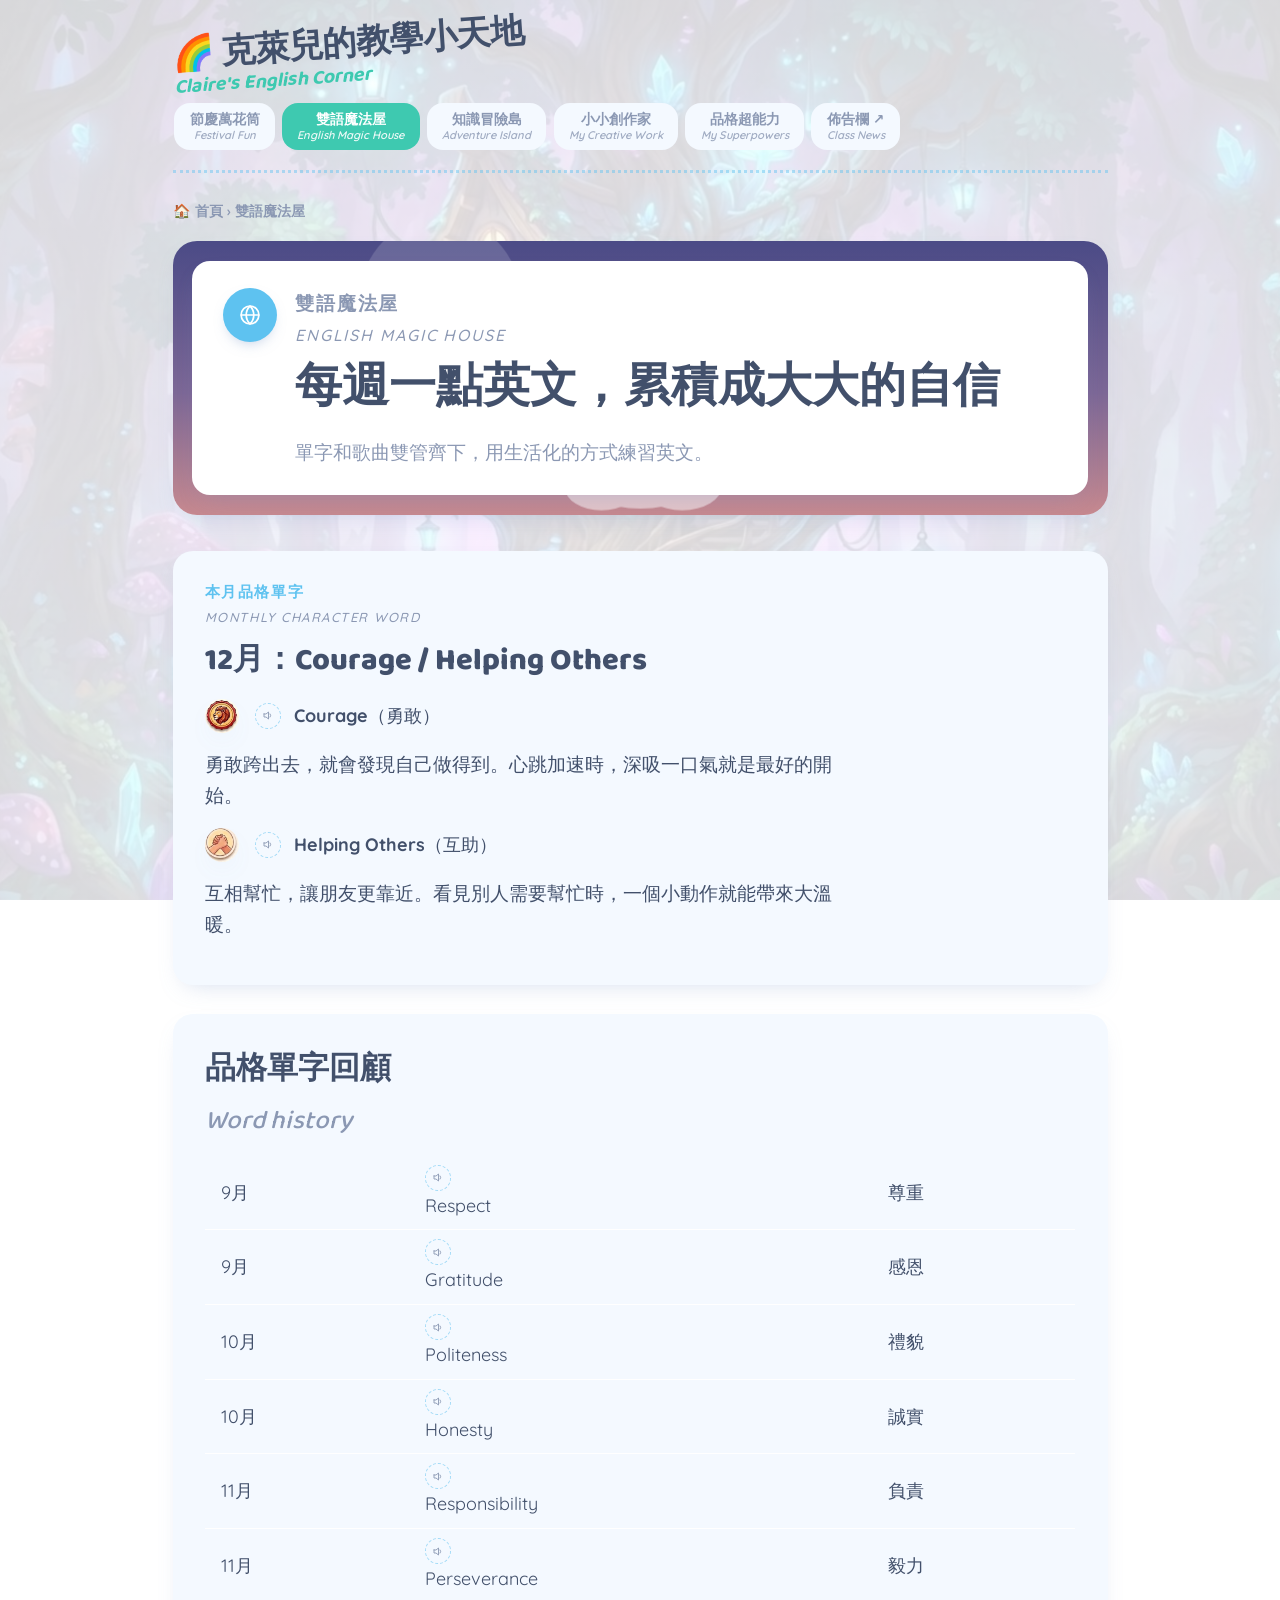
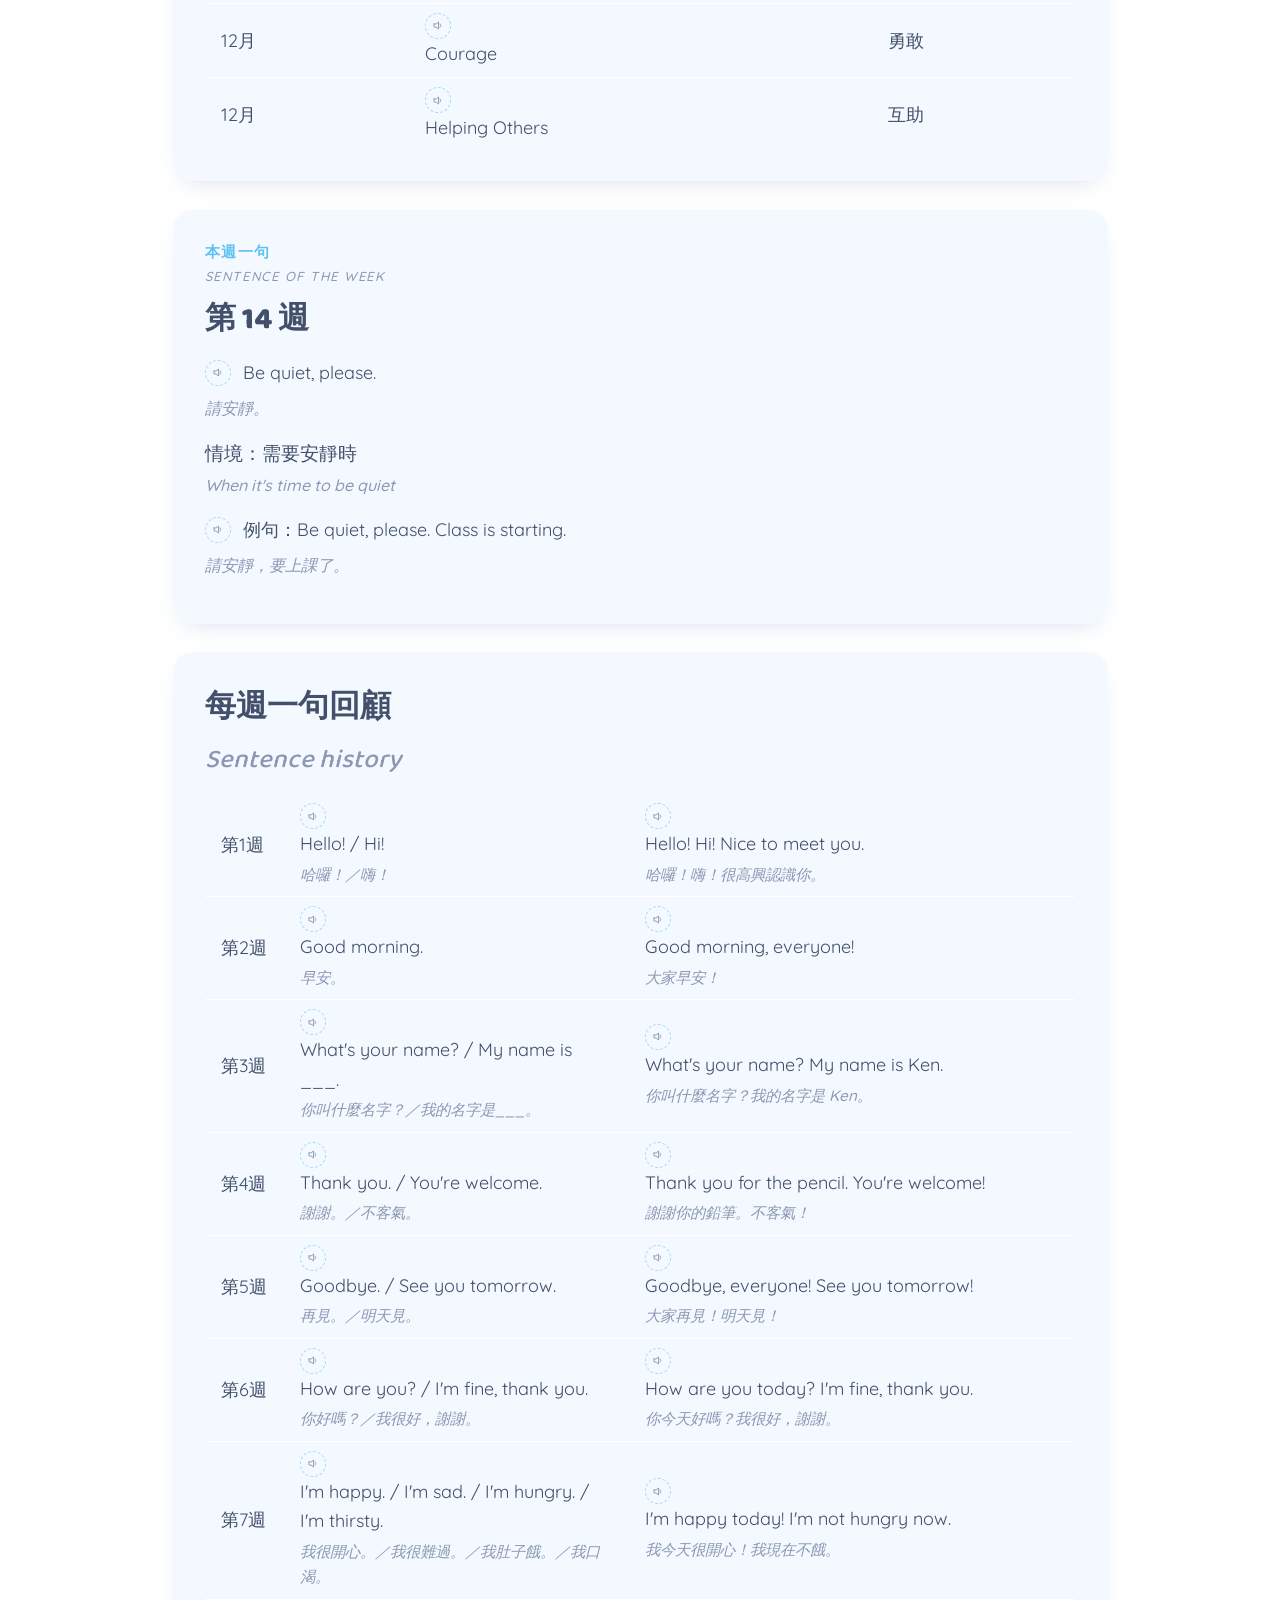
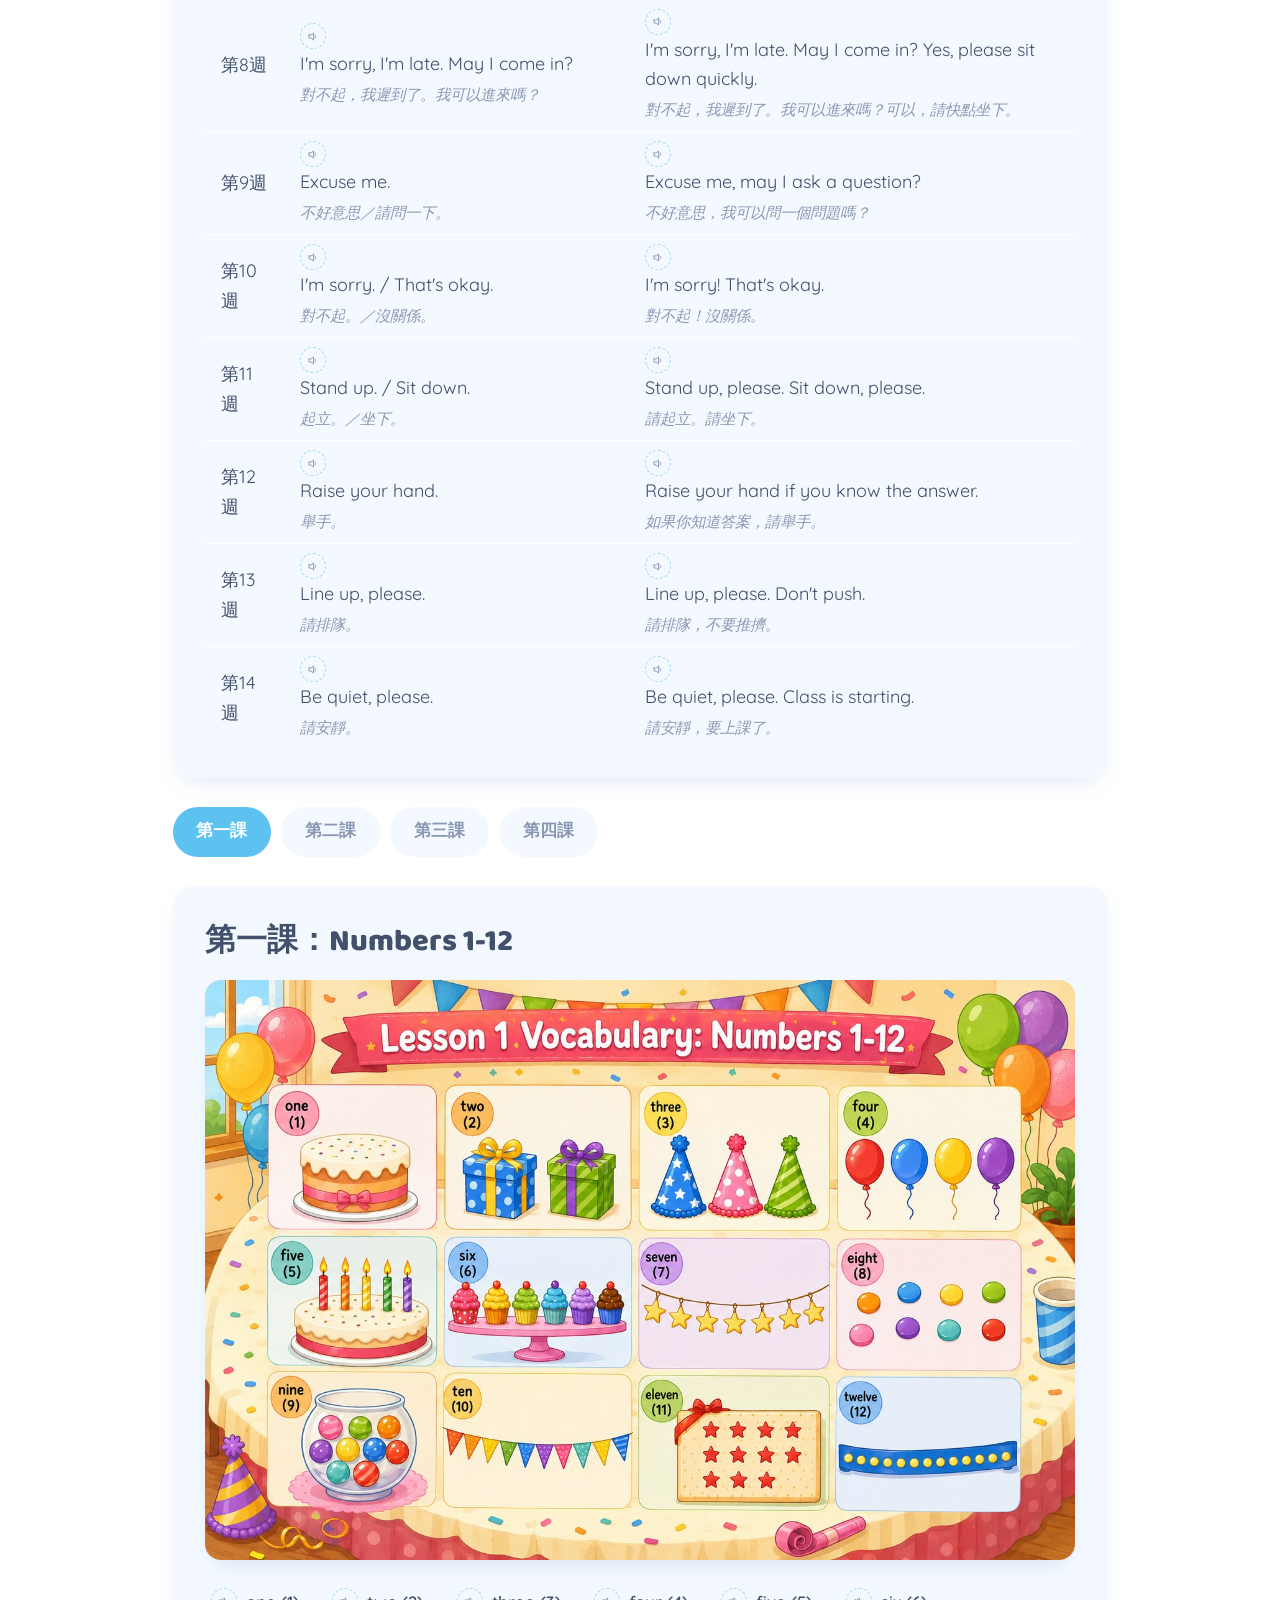
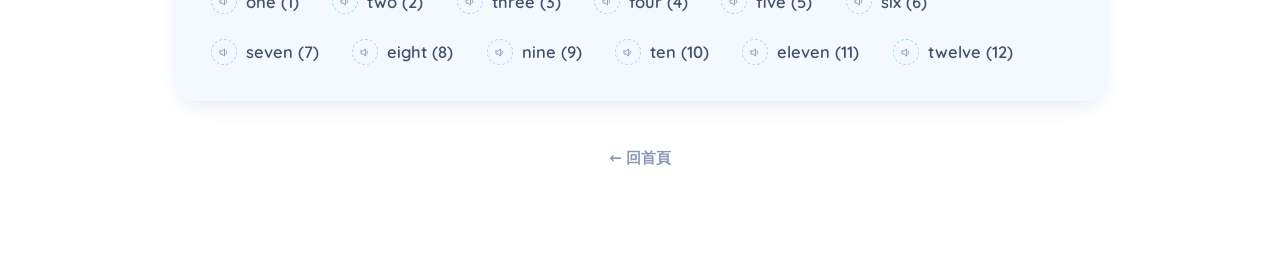
==== pages/bilingual.html @ 20ad489b "Add idiom lesson images, character-trait videos, and bilingual weekly content - 知識冒險島: watermark-fre" ====
<!doctype html>
<html lang="zh-Hant">
<head>
<meta charset="utf-8" />
<title>雙語魔法屋 ｜ 北斗國小 3年○班</title>
<meta name="viewport" content="width=device-width, initial-scale=1" />
<link rel="preconnect" href="https://fonts.googleapis.com" />
<link rel="preconnect" href="https://fonts.gstatic.com" crossorigin />
<link href="https://fonts.googleapis.com/css2?family=Baloo+2:wght@500;600;700;800&family=Quicksand:wght@500;600;700&display=swap" rel="stylesheet" />
<link rel="stylesheet" href="../styles.css" />
</head>
<body class="has-scene scene-bilingual">
<main class="board">

  <nav class="sitenav" aria-label="網站導覽">
    <a class="brand" href="../index.html"><span class="nav-zh">🌈 克萊兒的教學小天地</span><span class="nav-en">Claire's English Corner</span></a>
    <div class="sitenav-links">
      <a href="festival.html"><span class="nav-zh">節慶萬花筒</span><span class="nav-en">Festival Fun</span></a>
      <a href="bilingual.html" aria-current="page"><span class="nav-zh">雙語魔法屋</span><span class="nav-en">English Magic House</span></a>
      <a href="review.html"><span class="nav-zh">知識冒險島</span><span class="nav-en">Adventure Island</span></a>
      <a href="gallery.html"><span class="nav-zh">小小創作家</span><span class="nav-en">My Creative Work</span></a>
      <a href="character.html"><span class="nav-zh">品格超能力</span><span class="nav-en">My Superpowers</span></a>
      <a class="nav-external" href="#" target="_blank" rel="noopener"><span class="nav-zh">佈告欄</span><span class="nav-en">Class News</span></a>
    </div>
  </nav>

  <p class="breadcrumb"><a href="../index.html">🏠 首頁</a> › 雙語魔法屋</p>

  <header class="page-hero bg-lavender">
    <div class="page-hero-panel">
      <div class="hero-icon" style="--accent:var(--sky); --accent-ink:var(--sky-ink)">
        <svg width="26" height="26" viewBox="0 0 24 24" fill="none" stroke="currentColor" stroke-width="1.6" stroke-linecap="round" stroke-linejoin="round"><circle cx="12" cy="12" r="8.2"/><path d="M4 12h16M12 3.8c2.3 2.2 3.5 5.1 3.5 8.2s-1.2 6-3.5 8.2c-2.3-2.2-3.5-5.1-3.5-8.2S9.7 6 12 3.8z"/></svg>
      </div>
      <div>
        <p class="eyebrow eyebrow-sky">雙語魔法屋<span class="bi-en">English Magic House</span></p>
        <h1>每週一點英文，累積成大大的自信</h1>
        <p>單字和歌曲雙管齊下，用生活化的方式練習英文。</p>
      </div>
    </div>
  </header>

  <section class="content-card">
    <p class="eyebrow eyebrow-sky">本月品格單字<span class="bi-en">Monthly Character Word</span></p>
    <div id="charWordCurrent"></div>
  </section>

  <section class="content-card">
    <h2>品格單字回顧<span class="bi-en">Word history</span></h2>
    <table class="detail-table" id="charWordHistoryTable"></table>
  </section>

  <section class="content-card">
    <p class="eyebrow eyebrow-sky">本週一句<span class="bi-en">Sentence of the Week</span></p>
    <div id="weekSentenceCurrent"></div>
  </section>

  <section class="content-card">
    <h2>每週一句回顧<span class="bi-en">Sentence history</span></h2>
    <table class="detail-table" id="weekSentenceHistoryTable"></table>
  </section>

  <div class="subtab-nav" role="tablist" aria-label="分課內容">
    <button type="button" class="subtab-btn is-active" data-tab="l1">第一課</button>
    <button type="button" class="subtab-btn" data-tab="l2">第二課</button>
    <button type="button" class="subtab-btn" data-tab="l3">第三課</button>
    <button type="button" class="subtab-btn" data-tab="l4">第四課</button>
  </div>

  <div class="subtab-panel" data-panel="l1">
    <section class="content-card">
      <h2>第一課：Numbers 1-12</h2>
      <img class="lesson-image" src="../assets/bilingual-lessons/lesson1.jpg" alt="Lesson 1 Vocabulary: Numbers 1-12" />
      <ul class="word-chip-grid">
        <li class="word-chip"><button class="audio-btn small" type="button" data-audio="../assets/audio/one.mp3" data-word="one" aria-label="播放 one 發音"><svg width="13" height="13" viewBox="0 0 24 24" fill="none" stroke="currentColor" stroke-width="1.8" stroke-linecap="round" stroke-linejoin="round"><path d="M4 9v6h4l5 4V5L8 9H4z"/><path d="M16.2 8.8a5 5 0 0 1 0 6.4"/></svg></button>one (1)</li>
        <li class="word-chip"><button class="audio-btn small" type="button" data-audio="../assets/audio/two.mp3" data-word="two" aria-label="播放 two 發音"><svg width="13" height="13" viewBox="0 0 24 24" fill="none" stroke="currentColor" stroke-width="1.8" stroke-linecap="round" stroke-linejoin="round"><path d="M4 9v6h4l5 4V5L8 9H4z"/><path d="M16.2 8.8a5 5 0 0 1 0 6.4"/></svg></button>two (2)</li>
        <li class="word-chip"><button class="audio-btn small" type="button" data-audio="../assets/audio/three.mp3" data-word="three" aria-label="播放 three 發音"><svg width="13" height="13" viewBox="0 0 24 24" fill="none" stroke="currentColor" stroke-width="1.8" stroke-linecap="round" stroke-linejoin="round"><path d="M4 9v6h4l5 4V5L8 9H4z"/><path d="M16.2 8.8a5 5 0 0 1 0 6.4"/></svg></button>three (3)</li>
        <li class="word-chip"><button class="audio-btn small" type="button" data-audio="../assets/audio/four.mp3" data-word="four" aria-label="播放 four 發音"><svg width="13" height="13" viewBox="0 0 24 24" fill="none" stroke="currentColor" stroke-width="1.8" stroke-linecap="round" stroke-linejoin="round"><path d="M4 9v6h4l5 4V5L8 9H4z"/><path d="M16.2 8.8a5 5 0 0 1 0 6.4"/></svg></button>four (4)</li>
        <li class="word-chip"><button class="audio-btn small" type="button" data-audio="../assets/audio/five.mp3" data-word="five" aria-label="播放 five 發音"><svg width="13" height="13" viewBox="0 0 24 24" fill="none" stroke="currentColor" stroke-width="1.8" stroke-linecap="round" stroke-linejoin="round"><path d="M4 9v6h4l5 4V5L8 9H4z"/><path d="M16.2 8.8a5 5 0 0 1 0 6.4"/></svg></button>five (5)</li>
        <li class="word-chip"><button class="audio-btn small" type="button" data-audio="../assets/audio/six.mp3" data-word="six" aria-label="播放 six 發音"><svg width="13" height="13" viewBox="0 0 24 24" fill="none" stroke="currentColor" stroke-width="1.8" stroke-linecap="round" stroke-linejoin="round"><path d="M4 9v6h4l5 4V5L8 9H4z"/><path d="M16.2 8.8a5 5 0 0 1 0 6.4"/></svg></button>six (6)</li>
        <li class="word-chip"><button class="audio-btn small" type="button" data-audio="../assets/audio/seven.mp3" data-word="seven" aria-label="播放 seven 發音"><svg width="13" height="13" viewBox="0 0 24 24" fill="none" stroke="currentColor" stroke-width="1.8" stroke-linecap="round" stroke-linejoin="round"><path d="M4 9v6h4l5 4V5L8 9H4z"/><path d="M16.2 8.8a5 5 0 0 1 0 6.4"/></svg></button>seven (7)</li>
        <li class="word-chip"><button class="audio-btn small" type="button" data-audio="../assets/audio/eight.mp3" data-word="eight" aria-label="播放 eight 發音"><svg width="13" height="13" viewBox="0 0 24 24" fill="none" stroke="currentColor" stroke-width="1.8" stroke-linecap="round" stroke-linejoin="round"><path d="M4 9v6h4l5 4V5L8 9H4z"/><path d="M16.2 8.8a5 5 0 0 1 0 6.4"/></svg></button>eight (8)</li>
        <li class="word-chip"><button class="audio-btn small" type="button" data-audio="../assets/audio/nine.mp3" data-word="nine" aria-label="播放 nine 發音"><svg width="13" height="13" viewBox="0 0 24 24" fill="none" stroke="currentColor" stroke-width="1.8" stroke-linecap="round" stroke-linejoin="round"><path d="M4 9v6h4l5 4V5L8 9H4z"/><path d="M16.2 8.8a5 5 0 0 1 0 6.4"/></svg></button>nine (9)</li>
        <li class="word-chip"><button class="audio-btn small" type="button" data-audio="../assets/audio/ten.mp3" data-word="ten" aria-label="播放 ten 發音"><svg width="13" height="13" viewBox="0 0 24 24" fill="none" stroke="currentColor" stroke-width="1.8" stroke-linecap="round" stroke-linejoin="round"><path d="M4 9v6h4l5 4V5L8 9H4z"/><path d="M16.2 8.8a5 5 0 0 1 0 6.4"/></svg></button>ten (10)</li>
        <li class="word-chip"><button class="audio-btn small" type="button" data-audio="../assets/audio/eleven.mp3" data-word="eleven" aria-label="播放 eleven 發音"><svg width="13" height="13" viewBox="0 0 24 24" fill="none" stroke="currentColor" stroke-width="1.8" stroke-linecap="round" stroke-linejoin="round"><path d="M4 9v6h4l5 4V5L8 9H4z"/><path d="M16.2 8.8a5 5 0 0 1 0 6.4"/></svg></button>eleven (11)</li>
        <li class="word-chip"><button class="audio-btn small" type="button" data-audio="../assets/audio/twelve.mp3" data-word="twelve" aria-label="播放 twelve 發音"><svg width="13" height="13" viewBox="0 0 24 24" fill="none" stroke="currentColor" stroke-width="1.8" stroke-linecap="round" stroke-linejoin="round"><path d="M4 9v6h4l5 4V5L8 9H4z"/><path d="M16.2 8.8a5 5 0 0 1 0 6.4"/></svg></button>twelve (12)</li>
      </ul>
    </section>
  </div>

  <div class="subtab-panel" data-panel="l2" hidden>
    <section class="content-card">
      <h2>第二課：Emotions</h2>
      <img class="lesson-image" src="../assets/bilingual-lessons/lesson2.jpg" alt="Lesson 2 Vocabulary: Emotions" />
      <ul class="word-chip-grid">
        <li class="word-chip"><button class="audio-btn small" type="button" data-audio="../assets/audio/angry.mp3" data-word="angry" aria-label="播放 angry 發音"><svg width="13" height="13" viewBox="0 0 24 24" fill="none" stroke="currentColor" stroke-width="1.8" stroke-linecap="round" stroke-linejoin="round"><path d="M4 9v6h4l5 4V5L8 9H4z"/><path d="M16.2 8.8a5 5 0 0 1 0 6.4"/></svg></button>angry</li>
        <li class="word-chip"><button class="audio-btn small" type="button" data-audio="../assets/audio/happy.mp3" data-word="happy" aria-label="播放 happy 發音"><svg width="13" height="13" viewBox="0 0 24 24" fill="none" stroke="currentColor" stroke-width="1.8" stroke-linecap="round" stroke-linejoin="round"><path d="M4 9v6h4l5 4V5L8 9H4z"/><path d="M16.2 8.8a5 5 0 0 1 0 6.4"/></svg></button>happy</li>
        <li class="word-chip"><button class="audio-btn small" type="button" data-audio="../assets/audio/sad.mp3" data-word="sad" aria-label="播放 sad 發音"><svg width="13" height="13" viewBox="0 0 24 24" fill="none" stroke="currentColor" stroke-width="1.8" stroke-linecap="round" stroke-linejoin="round"><path d="M4 9v6h4l5 4V5L8 9H4z"/><path d="M16.2 8.8a5 5 0 0 1 0 6.4"/></svg></button>sad</li>
        <li class="word-chip"><button class="audio-btn small" type="button" data-audio="../assets/audio/hungry.mp3" data-word="hungry" aria-label="播放 hungry 發音"><svg width="13" height="13" viewBox="0 0 24 24" fill="none" stroke="currentColor" stroke-width="1.8" stroke-linecap="round" stroke-linejoin="round"><path d="M4 9v6h4l5 4V5L8 9H4z"/><path d="M16.2 8.8a5 5 0 0 1 0 6.4"/></svg></button>hungry</li>
        <li class="word-chip"><button class="audio-btn small" type="button" data-audio="../assets/audio/thirsty.mp3" data-word="thirsty" aria-label="播放 thirsty 發音"><svg width="13" height="13" viewBox="0 0 24 24" fill="none" stroke="currentColor" stroke-width="1.8" stroke-linecap="round" stroke-linejoin="round"><path d="M4 9v6h4l5 4V5L8 9H4z"/><path d="M16.2 8.8a5 5 0 0 1 0 6.4"/></svg></button>thirsty</li>
      </ul>
    </section>
  </div>

  <div class="subtab-panel" data-panel="l3" hidden>
    <section class="content-card">
      <h2>第三課：Toys</h2>
      <img class="lesson-image" src="../assets/bilingual-lessons/lesson3.jpg" alt="Lesson 3 Vocabulary: Toys" />
      <ul class="word-chip-grid">
        <li class="word-chip"><button class="audio-btn small" type="button" data-audio="../assets/audio/yo-yo.mp3" data-word="yo-yo" aria-label="播放 yo-yo 發音"><svg width="13" height="13" viewBox="0 0 24 24" fill="none" stroke="currentColor" stroke-width="1.8" stroke-linecap="round" stroke-linejoin="round"><path d="M4 9v6h4l5 4V5L8 9H4z"/><path d="M16.2 8.8a5 5 0 0 1 0 6.4"/></svg></button>yo-yo</li>
        <li class="word-chip"><button class="audio-btn small" type="button" data-audio="../assets/audio/kite.mp3" data-word="kite" aria-label="播放 kite 發音"><svg width="13" height="13" viewBox="0 0 24 24" fill="none" stroke="currentColor" stroke-width="1.8" stroke-linecap="round" stroke-linejoin="round"><path d="M4 9v6h4l5 4V5L8 9H4z"/><path d="M16.2 8.8a5 5 0 0 1 0 6.4"/></svg></button>kite</li>
        <li class="word-chip"><button class="audio-btn small" type="button" data-audio="../assets/audio/ball.mp3" data-word="ball" aria-label="播放 ball 發音"><svg width="13" height="13" viewBox="0 0 24 24" fill="none" stroke="currentColor" stroke-width="1.8" stroke-linecap="round" stroke-linejoin="round"><path d="M4 9v6h4l5 4V5L8 9H4z"/><path d="M16.2 8.8a5 5 0 0 1 0 6.4"/></svg></button>ball</li>
        <li class="word-chip"><button class="audio-btn small" type="button" data-audio="../assets/audio/car.mp3" data-word="car" aria-label="播放 car 發音"><svg width="13" height="13" viewBox="0 0 24 24" fill="none" stroke="currentColor" stroke-width="1.8" stroke-linecap="round" stroke-linejoin="round"><path d="M4 9v6h4l5 4V5L8 9H4z"/><path d="M16.2 8.8a5 5 0 0 1 0 6.4"/></svg></button>car</li>
        <li class="word-chip"><button class="audio-btn small" type="button" data-audio="../assets/audio/robot.mp3" data-word="robot" aria-label="播放 robot 發音"><svg width="13" height="13" viewBox="0 0 24 24" fill="none" stroke="currentColor" stroke-width="1.8" stroke-linecap="round" stroke-linejoin="round"><path d="M4 9v6h4l5 4V5L8 9H4z"/><path d="M16.2 8.8a5 5 0 0 1 0 6.4"/></svg></button>robot</li>
        <li class="word-chip"><button class="audio-btn small" type="button" data-audio="../assets/audio/doll.mp3" data-word="doll" aria-label="播放 doll 發音"><svg width="13" height="13" viewBox="0 0 24 24" fill="none" stroke="currentColor" stroke-width="1.8" stroke-linecap="round" stroke-linejoin="round"><path d="M4 9v6h4l5 4V5L8 9H4z"/><path d="M16.2 8.8a5 5 0 0 1 0 6.4"/></svg></button>doll</li>
      </ul>
    </section>
  </div>

  <div class="subtab-panel" data-panel="l4" hidden>
    <section class="content-card">
      <h2>第四課：Colors</h2>
      <img class="lesson-image" src="../assets/bilingual-lessons/lesson4.jpg" alt="Lesson 4 Vocabulary: Colors" />
      <ul class="word-chip-grid">
        <li class="word-chip"><button class="audio-btn small" type="button" data-audio="../assets/audio/blue.mp3" data-word="blue" aria-label="播放 blue 發音"><svg width="13" height="13" viewBox="0 0 24 24" fill="none" stroke="currentColor" stroke-width="1.8" stroke-linecap="round" stroke-linejoin="round"><path d="M4 9v6h4l5 4V5L8 9H4z"/><path d="M16.2 8.8a5 5 0 0 1 0 6.4"/></svg></button>blue</li>
        <li class="word-chip"><button class="audio-btn small" type="button" data-audio="../assets/audio/yellow.mp3" data-word="yellow" aria-label="播放 yellow 發音"><svg width="13" height="13" viewBox="0 0 24 24" fill="none" stroke="currentColor" stroke-width="1.8" stroke-linecap="round" stroke-linejoin="round"><path d="M4 9v6h4l5 4V5L8 9H4z"/><path d="M16.2 8.8a5 5 0 0 1 0 6.4"/></svg></button>yellow</li>
        <li class="word-chip"><button class="audio-btn small" type="button" data-audio="../assets/audio/green.mp3" data-word="green" aria-label="播放 green 發音"><svg width="13" height="13" viewBox="0 0 24 24" fill="none" stroke="currentColor" stroke-width="1.8" stroke-linecap="round" stroke-linejoin="round"><path d="M4 9v6h4l5 4V5L8 9H4z"/><path d="M16.2 8.8a5 5 0 0 1 0 6.4"/></svg></button>green</li>
        <li class="word-chip"><button class="audio-btn small" type="button" data-audio="../assets/audio/red.mp3" data-word="red" aria-label="播放 red 發音"><svg width="13" height="13" viewBox="0 0 24 24" fill="none" stroke="currentColor" stroke-width="1.8" stroke-linecap="round" stroke-linejoin="round"><path d="M4 9v6h4l5 4V5L8 9H4z"/><path d="M16.2 8.8a5 5 0 0 1 0 6.4"/></svg></button>red</li>
        <li class="word-chip"><button class="audio-btn small" type="button" data-audio="../assets/audio/purple.mp3" data-word="purple" aria-label="播放 purple 發音"><svg width="13" height="13" viewBox="0 0 24 24" fill="none" stroke="currentColor" stroke-width="1.8" stroke-linecap="round" stroke-linejoin="round"><path d="M4 9v6h4l5 4V5L8 9H4z"/><path d="M16.2 8.8a5 5 0 0 1 0 6.4"/></svg></button>purple</li>
        <li class="word-chip"><button class="audio-btn small" type="button" data-audio="../assets/audio/white.mp3" data-word="white" aria-label="播放 white 發音"><svg width="13" height="13" viewBox="0 0 24 24" fill="none" stroke="currentColor" stroke-width="1.8" stroke-linecap="round" stroke-linejoin="round"><path d="M4 9v6h4l5 4V5L8 9H4z"/><path d="M16.2 8.8a5 5 0 0 1 0 6.4"/></svg></button>white</li>
        <li class="word-chip"><button class="audio-btn small" type="button" data-audio="../assets/audio/black.mp3" data-word="black" aria-label="播放 black 發音"><svg width="13" height="13" viewBox="0 0 24 24" fill="none" stroke="currentColor" stroke-width="1.8" stroke-linecap="round" stroke-linejoin="round"><path d="M4 9v6h4l5 4V5L8 9H4z"/><path d="M16.2 8.8a5 5 0 0 1 0 6.4"/></svg></button>black</li>
        <li class="word-chip"><button class="audio-btn small" type="button" data-audio="../assets/audio/orange.mp3" data-word="orange" aria-label="播放 orange 發音"><svg width="13" height="13" viewBox="0 0 24 24" fill="none" stroke="currentColor" stroke-width="1.8" stroke-linecap="round" stroke-linejoin="round"><path d="M4 9v6h4l5 4V5L8 9H4z"/><path d="M16.2 8.8a5 5 0 0 1 0 6.4"/></svg></button>orange</li>
        <li class="word-chip"><button class="audio-btn small" type="button" data-audio="../assets/audio/pink.mp3" data-word="pink" aria-label="播放 pink 發音"><svg width="13" height="13" viewBox="0 0 24 24" fill="none" stroke="currentColor" stroke-width="1.8" stroke-linecap="round" stroke-linejoin="round"><path d="M4 9v6h4l5 4V5L8 9H4z"/><path d="M16.2 8.8a5 5 0 0 1 0 6.4"/></svg></button>pink</li>
        <li class="word-chip"><button class="audio-btn small" type="button" data-audio="../assets/audio/brown.mp3" data-word="brown" aria-label="播放 brown 發音"><svg width="13" height="13" viewBox="0 0 24 24" fill="none" stroke="currentColor" stroke-width="1.8" stroke-linecap="round" stroke-linejoin="round"><path d="M4 9v6h4l5 4V5L8 9H4z"/><path d="M16.2 8.8a5 5 0 0 1 0 6.4"/></svg></button>brown</li>
      </ul>
    </section>
  </div>

  <script>
  (function(){
    var bTabBtns = document.querySelectorAll('.subtab-btn');
    var bPanels = document.querySelectorAll('.subtab-panel');
    bTabBtns.forEach(function(btn){
      btn.addEventListener('click', function(){
        bTabBtns.forEach(function(b){ b.classList.remove('is-active'); });
        bPanels.forEach(function(p){ p.hidden = true; });
        btn.classList.add('is-active');
        document.querySelector('.subtab-panel[data-panel="' + btn.dataset.tab + '"]').hidden = false;
      });
    });
  })();
  </script>

  <script>
  (function(){
    var AUDIO_SVG = '<svg width="13" height="13" viewBox="0 0 24 24" fill="none" stroke="currentColor" stroke-width="1.8" stroke-linecap="round" stroke-linejoin="round"><path d="M4 9v6h4l5 4V5L8 9H4z"/><path d="M16.2 8.8a5 5 0 0 1 0 6.4"/></svg>';

    function audioBtn(mp3, word){
      return '<button class="audio-btn small" type="button" data-audio="' + mp3 + '" data-word="' + word.replace(/"/g,'&quot;') + '" aria-label="播放發音">' + AUDIO_SVG + '</button>';
    }

    // ---------- 每週一句 ----------
    var WEEKS = [
      { en:"Hello! / Hi!", say:"Hello! Hi!", zh:"哈囉！／嗨！", note_zh:"打招呼、見面時", note_en:"When you meet someone",
        ex_en:"Hello! Hi! Nice to meet you.", ex_zh:"哈囉！嗨！很高興認識你。" },
      { en:"Good morning.", say:"Good morning.", zh:"早安。", note_zh:"早上見面的招呼", note_en:"Morning greeting",
        ex_en:"Good morning, everyone!", ex_zh:"大家早安！" },
      { en:"What's your name? / My name is ___.", say:"What's your name? My name is Ken.", zh:"你叫什麼名字？／我的名字是___。", note_zh:"介紹自己的名字", note_en:"Introducing yourself",
        ex_en:"What's your name? My name is Ken.", ex_zh:"你叫什麼名字？我的名字是 Ken。" },
      { en:"Thank you. / You're welcome.", say:"Thank you. You're welcome.", zh:"謝謝。／不客氣。", note_zh:"感謝別人", note_en:"Thanking someone",
        ex_en:"Thank you for the pencil. You're welcome!", ex_zh:"謝謝你的鉛筆。不客氣！" },
      { en:"Goodbye. / See you tomorrow.", say:"Goodbye. See you tomorrow.", zh:"再見。／明天見。", note_zh:"放學道別", note_en:"Saying goodbye after school",
        ex_en:"Goodbye, everyone! See you tomorrow!", ex_zh:"大家再見！明天見！" },
      { en:"How are you? / I'm fine, thank you.", say:"How are you? I'm fine, thank you.", zh:"你好嗎？／我很好，謝謝。", note_zh:"日常問候", note_en:"Everyday greeting",
        ex_en:"How are you today? I'm fine, thank you.", ex_zh:"你今天好嗎？我很好，謝謝。" },
      { en:"I'm happy. / I'm sad. / I'm hungry. / I'm thirsty.", say:"I'm happy. I'm sad. I'm hungry. I'm thirsty.", zh:"我很開心。／我很難過。／我肚子餓。／我口渴。", note_zh:"表達心情和感覺", note_en:"Expressing feelings",
        ex_en:"I'm happy today! I'm not hungry now.", ex_zh:"我今天很開心！我現在不餓。" },
      { en:"I'm sorry, I'm late. May I come in?", say:"I'm sorry, I'm late. May I come in?", zh:"對不起，我遲到了。我可以進來嗎？", note_zh:"上課遲到時", note_en:"Arriving late to class",
        ex_en:"I'm sorry, I'm late. May I come in? Yes, please sit down quickly.", ex_zh:"對不起，我遲到了。我可以進來嗎？可以，請快點坐下。" },
      { en:"Excuse me.", say:"Excuse me.", zh:"不好意思／請問一下。", note_zh:"想引起注意或借過時", note_en:"Getting attention / passing by",
        ex_en:"Excuse me, may I ask a question?", ex_zh:"不好意思，我可以問一個問題嗎？" },
      { en:"I'm sorry. / That's okay.", say:"I'm sorry. That's okay.", zh:"對不起。／沒關係。", note_zh:"一般道歉與回應", note_en:"A general apology and response",
        ex_en:"I'm sorry! That's okay.", ex_zh:"對不起！沒關係。" },
      { en:"Stand up. / Sit down.", say:"Stand up. Sit down.", zh:"起立。／坐下。", note_zh:"老師的課堂指令", note_en:"Teacher's classroom command",
        ex_en:"Stand up, please. Sit down, please.", ex_zh:"請起立。請坐下。" },
      { en:"Raise your hand.", say:"Raise your hand.", zh:"舉手。", note_zh:"發言前先舉手", note_en:"Raise your hand before speaking",
        ex_en:"Raise your hand if you know the answer.", ex_zh:"如果你知道答案，請舉手。" },
      { en:"Line up, please.", say:"Line up, please.", zh:"請排隊。", note_zh:"排隊時", note_en:"Lining up",
        ex_en:"Line up, please. Don't push.", ex_zh:"請排隊，不要推擠。" },
      { en:"Be quiet, please.", say:"Be quiet, please.", zh:"請安靜。", note_zh:"需要安靜時", note_en:"When it's time to be quiet",
        ex_en:"Be quiet, please. Class is starting.", ex_zh:"請安靜，要上課了。" },
      { en:"Turn to page ___.", say:"Turn to page ten.", zh:"翻到第___頁。", note_zh:"翻課本頁碼", note_en:"Turning to a textbook page",
        ex_en:"Turn to page 10, please.", ex_zh:"請翻到第10頁。" },
      { en:"May I go to the bathroom?", say:"May I go to the bathroom?", zh:"我可以去廁所嗎？", note_zh:"上課想上廁所", note_en:"Asking to use the restroom",
        ex_en:"May I go to the bathroom? Yes, you may.", ex_zh:"我可以去廁所嗎？可以。" },
      { en:"I don't understand.", say:"I don't understand.", zh:"我不懂。", note_zh:"聽不懂時", note_en:"When you don't understand",
        ex_en:"I don't understand. Can you help me?", ex_zh:"我不懂，可以幫我嗎？" },
      { en:"It's my turn. / It's your turn.", say:"It's my turn. It's your turn.", zh:"輪到我了。／輪到你了。", note_zh:"輪流時", note_en:"Taking turns",
        ex_en:"It's my turn now. Okay, it's your turn next.", ex_zh:"現在輪到我了。好，接下來輪到你。" },
      { en:"What day is it today? / It's Monday.", say:"What day is it today? It's Monday.", zh:"今天星期幾？／今天星期一。", note_zh:"問今天星期幾", note_en:"Asking what day it is",
        ex_en:"What day is it today? It's Monday.", ex_zh:"今天星期幾？今天星期一。" },
      { en:"See you next week!", say:"See you next week!", zh:"下週見！", note_zh:"學期/單元結束的道別", note_en:"Saying goodbye at the end",
        ex_en:"Great job, everyone! See you next week!", ex_zh:"大家做得很好！下週見！" }
    ];
    var WEEK_START = new Date(2026, 7, 31); // 2026-08-31（115-1 學期第一週）

    function getWeekIndex(){
      var today = new Date();
      var diffDays = Math.floor((today - WEEK_START) / 86400000);
      var idx = Math.floor(diffDays / 7);
      if (idx < 0) idx = 0;
      if (idx > WEEKS.length - 1) idx = WEEKS.length - 1;
      return idx;
    }

    function sentenceBlock(mp3id, sayText, enText, zhText, label){
      return '<div class="word-audio-row">' + audioBtn('../assets/audio/' + mp3id + '.mp3', sayText) +
        '<span>' + (label || '') + enText + '</span></div>' +
        '<p class="bi-en-line">' + zhText + '</p>';
    }

    var currentWeekIdx = getWeekIndex();
    var w = WEEKS[currentWeekIdx];
    var weekNum = currentWeekIdx + 1;
    document.getElementById('weekSentenceCurrent').innerHTML =
      '<h2>第 ' + weekNum + ' 週</h2>' +
      sentenceBlock('week' + weekNum, w.say, w.en, w.zh) +
      '<p class="content-lede">情境：' + w.note_zh + '<span class="bi-en">' + w.note_en + '</span></p>' +
      sentenceBlock('week' + weekNum + '-ex', w.ex_en, w.ex_en, w.ex_zh, '例句：');

    var histRows = '';
    for (var i = 0; i <= currentWeekIdx; i++){
      var item = WEEKS[i];
      histRows += '<tr><td>第' + (i+1) + '週</td>' +
        '<td>' + audioBtn('../assets/audio/week' + (i+1) + '.mp3', item.say) + item.en + '<span class="bi-en">' + item.zh + '</span></td>' +
        '<td>' + audioBtn('../assets/audio/week' + (i+1) + '-ex.mp3', item.ex_en) + item.ex_en + '<span class="bi-en">' + item.ex_zh + '</span></td></tr>';
    }
    document.getElementById('weekSentenceHistoryTable').innerHTML = histRows;

    // ---------- 本月品格單字（Word → Heart → Hands） ----------
    var CHAR_WORDS = [
      { slug:'respect', en:'Respect', zh:'尊重', def:'尊重別人說話，也是在尊重自己。安靜下來，專心聆聽，就是最好的尊重。' },
      { slug:'gratitude', en:'Gratitude', zh:'感恩', def:'說聲謝謝，溫暖會傳下去。記住別人對你的好，也把這份心意傳出去。' },
      { slug:'politeness', en:'Politeness', zh:'禮貌', def:'一句請、一句謝謝，讓彼此更靠近。幾個禮貌的字，就能讓請求變得溫暖。' },
      { slug:'honesty', en:'Honesty', zh:'誠實', def:'說實話，不會讓愛消失。就算犯了錯，誠實永遠是更勇敢的選擇。' },
      { slug:'responsibility', en:'Responsibility', zh:'負責', def:'做好自己該做的事，大家都會信任你。就算沒人盯著，也要把答應的事完成。' },
      { slug:'perseverance', en:'Perseverance', zh:'毅力', def:'努力不放棄，就會等到進步。跌倒不是結束，願意再站起來才會更堅強。' },
      { slug:'courage', en:'Courage', zh:'勇敢', def:'勇敢跨出去，就會發現自己做得到。心跳加速時，深吸一口氣就是最好的開始。' },
      { slug:'helping-others', en:'Helping Others', zh:'互助', def:'互相幫忙，讓朋友更靠近。看見別人需要幫忙時，一個小動作就能帶來大溫暖。' },
      { slug:'sharing', en:'Sharing', zh:'分享', def:'分享讓快樂變成兩倍。當你擁有夠多，就分一點給需要的朋友。' },
      { slug:'empathy', en:'Empathy', zh:'同理心', def:'留意別人的心情，是關心的第一步。不必解決所有事，陪伴就已足夠。' },
      { slug:'teamwork', en:'Teamwork', zh:'合作', def:'合作，讓大事變得容易。當每個人都做好自己的部分，再大的任務也會變簡單。' }
    ];
    var CHAR_MONTHS = [[0,1],[2,3],[4,5],[6,7],[8,9],[10]]; // Words(3) → Heart(4) → Hands(4)，每月2個，最後一個月剩1個
    var CHAR_MONTH_START = new Date(2026, 8, 1); // 2026-09-01 為第 1 個月

    function getMonthIndex(){
      var today = new Date();
      var idx = (today.getFullYear() - CHAR_MONTH_START.getFullYear()) * 12 + (today.getMonth() - CHAR_MONTH_START.getMonth());
      if (idx < 0) idx = 0;
      if (idx > CHAR_MONTHS.length - 1) idx = CHAR_MONTHS.length - 1;
      return idx;
    }

    function monthLabel(idx){
      var d = new Date(CHAR_MONTH_START.getFullYear(), CHAR_MONTH_START.getMonth() + idx, 1);
      return (d.getMonth() + 1) + '月';
    }

    function charWordBlock(item){
      return '<div class="word-audio-row">' +
        '<img class="char-badge" src="../assets/badges/' + item.slug + '.png" alt="" />' +
        audioBtn('../assets/audio/' + item.slug + '.mp3', item.en) +
        '<span><strong>' + item.en + '</strong>（' + item.zh + '）</span></div>' +
        '<p class="content-lede">' + item.def + '</p>';
    }

    var currentMonthIdx = getMonthIndex();
    var monthWordIdxs = CHAR_MONTHS[currentMonthIdx];
    var monthWords = monthWordIdxs.map(function(idx){ return CHAR_WORDS[idx]; });

    document.getElementById('charWordCurrent').innerHTML =
      '<h2>' + monthLabel(currentMonthIdx) + '：' + monthWords.map(function(mw){ return mw.en; }).join(' / ') + '</h2>' +
      monthWords.map(charWordBlock).join('');

    var charHistRows = '';
    for (var m = 0; m <= currentMonthIdx; m++){
      CHAR_MONTHS[m].forEach(function(idx){
        var item = CHAR_WORDS[idx];
        charHistRows += '<tr><td>' + monthLabel(m) + '</td><td>' + audioBtn('../assets/audio/' + item.slug + '.mp3', item.en) + item.en + '</td>' +
          '<td>' + item.zh + '</td></tr>';
      });
    }
    document.getElementById('charWordHistoryTable').innerHTML = charHistRows;
  })();
  </script>

  <script>
  (function(){
    function speak(word){
      if (!word || !('speechSynthesis' in window)) return;
      var utter = new SpeechSynthesisUtterance(word);
      utter.lang = 'en-US';
      utter.rate = 0.85;
      window.speechSynthesis.cancel();
      window.speechSynthesis.speak(utter);
    }
    document.querySelectorAll('.audio-btn').forEach(function(btn){
      btn.addEventListener('click', function(){
        var src = btn.getAttribute('data-audio');
        var word = btn.getAttribute('data-word');
        var audio = new Audio(src);
        audio.addEventListener('error', function(){ speak(word); });
        audio.play().catch(function(){ speak(word); });
      });
    });
  })();
  </script>

  <footer class="board-footer">
    <p><a href="../index.html">← 回首頁</a></p>
  </footer>
</main>
</body>
</html>
---- styles.css ----
/* 北斗國小 3年○班・班級基地 — 共用樣式（可愛雲朵風） */

:root{
  --bg-top:#eaf6ff;
  --bg-bottom:#fff2f6;
  --bg-fiber: rgba(120,150,200,.10);
  --surface:#ffffff;
  --surface-2:#f4f9ff;
  --ink:#42506b;
  --ink-soft:#8b98b3;
  --pine:#3ec9b0;
  --pine-ink:#ffffff;
  --ring: #3ec9b0;

  --coral:#ff8fa8;   --coral-ink:#ffffff;
  --mustard:#ffbc42; --mustard-ink:#4a3308;
  --sky:#5ec2f0;      --sky-ink:#ffffff;
  --sage:#6bd4a0;     --sage-ink:#0e3d2a;
  --lavender:#b39ddb; --lavender-ink:#ffffff;

  --shadow: 0 10px 24px -12px rgba(120,150,200,.35);
  --shadow-lift: 0 18px 32px -14px rgba(120,150,200,.5);
  --scene-wash: rgba(255,255,255,.84);
}

@media (prefers-color-scheme: dark){
  :root{
    --bg-top:#1c2140;
    --bg-bottom:#241a33;
    --bg-fiber: rgba(180,200,255,.06);
    --surface:#2b3156;
    --surface-2:#333a62;
    --ink:#eef0fb;
    --ink-soft:#aab0d6;
    --pine:#5fe0c6;
    --pine-ink:#132621;
    --ring:#5fe0c6;

    --coral:#ff9fb6;    --coral-ink:#3a0f1c;
    --mustard:#ffcd6b;  --mustard-ink:#3a2705;
    --sky:#7dd0f7;      --sky-ink:#0d2636;
    --sage:#7fe0b3;     --sage-ink:#0c2a1c;
    --lavender:#c3b1ea; --lavender-ink:#241a3a;

    --shadow: 0 10px 24px -12px rgba(0,0,0,.55);
    --shadow-lift: 0 20px 34px -14px rgba(0,0,0,.65);
    --scene-wash: rgba(18,20,38,.76);
  }
}
:root[data-theme="dark"]{
  --bg-top:#1c2140; --bg-bottom:#241a33; --bg-fiber: rgba(180,200,255,.06);
  --surface:#2b3156; --surface-2:#333a62;
  --ink:#eef0fb; --ink-soft:#aab0d6;
  --pine:#5fe0c6; --pine-ink:#132621; --ring:#5fe0c6;
  --coral:#ff9fb6; --coral-ink:#3a0f1c;
  --mustard:#ffcd6b; --mustard-ink:#3a2705;
  --sky:#7dd0f7; --sky-ink:#0d2636;
  --sage:#7fe0b3; --sage-ink:#0c2a1c;
  --lavender:#c3b1ea; --lavender-ink:#241a3a;
  --shadow: 0 10px 24px -12px rgba(0,0,0,.55);
  --shadow-lift: 0 20px 34px -14px rgba(0,0,0,.65);
  --scene-wash: rgba(18,20,38,.76);
}
:root[data-theme="light"]{
  --bg-top:#eaf6ff; --bg-bottom:#fff2f6; --bg-fiber: rgba(120,150,200,.10);
  --surface:#ffffff; --surface-2:#f4f9ff;
  --ink:#42506b; --ink-soft:#8b98b3;
  --pine:#3ec9b0; --pine-ink:#ffffff; --ring:#3ec9b0;
  --coral:#ff8fa8; --coral-ink:#ffffff;
  --mustard:#ffbc42; --mustard-ink:#4a3308;
  --sky:#5ec2f0; --sky-ink:#ffffff;
  --sage:#6bd4a0; --sage-ink:#0e3d2a;
  --lavender:#b39ddb; --lavender-ink:#ffffff;
  --shadow: 0 10px 24px -12px rgba(120,150,200,.35);
  --shadow-lift: 0 18px 32px -14px rgba(120,150,200,.5);
  --scene-wash: rgba(255,255,255,.84);
}

*{ box-sizing:border-box; }
.visually-hidden{
  position:absolute; width:1px; height:1px; padding:0; margin:-1px;
  overflow:hidden; clip:rect(0,0,0,0); white-space:nowrap; border:0;
}
html{ -webkit-text-size-adjust:100%; font-size:18px; }
body{
  margin:0;
  color:var(--ink);
  background:
    radial-gradient(circle at 12% 8%, var(--bg-fiber) 0, transparent 4%),
    radial-gradient(circle at 82% 22%, var(--bg-fiber) 0, transparent 3%),
    radial-gradient(circle at 30% 70%, var(--bg-fiber) 0, transparent 3.5%),
    radial-gradient(circle at 92% 85%, var(--bg-fiber) 0, transparent 4%),
    linear-gradient(180deg, var(--bg-top), var(--bg-bottom));
  background-attachment:fixed;
  font-family: "Quicksand","PingFang TC","Microsoft JhengHei","Noto Sans TC",system-ui,-apple-system,sans-serif;
  line-height:1.65;
  font-size:1rem;
}
a{ color:inherit; }
.board{
  max-width:980px;
  margin:0 auto;
  padding:1.4rem 1.25rem 4rem;
}

h1, h2, h3, .brand, .btn{ font-family:"Baloo 2","PingFang TC","Microsoft JhengHei","Noto Sans TC",system-ui,-apple-system,sans-serif; }

.eyebrow{
  font-size:.85rem;
  font-weight:700;
  letter-spacing:.1em;
  color:var(--ink-soft);
  margin:0 0 .4rem;
  text-transform:uppercase;
}
.eyebrow-coral{color:var(--coral)}
.eyebrow-mustard{color:var(--mustard)}
.eyebrow-sky{color:var(--sky)}
.eyebrow-sage{color:var(--sage)}
.eyebrow-lavender{color:var(--lavender)}

/* ---------- site nav ---------- */
.sitenav{
  display:flex;
  flex-wrap:wrap;
  align-items:center;
  gap:.6rem 1rem;
  margin-bottom:1.5rem;
  padding-bottom:.9rem;
  border-bottom:3px dotted color-mix(in srgb, var(--sky) 45%, transparent);
}
.sitenav .brand{
  display:flex;
  flex-direction:column;
  gap:.05rem;
  text-decoration:none;
  white-space:nowrap;
  flex:0 0 auto;
  line-height:1.15;
  transform:rotate(-4deg);
  transition:transform .15s ease;
}
.sitenav .brand:hover{ transform:rotate(-4deg) scale(1.03); }
.sitenav .brand .nav-zh{ font-size:1.9rem; font-weight:800; letter-spacing:-.01em; color:var(--ink); }
.sitenav .brand .nav-en{ font-size:1.1rem; font-weight:700; font-style:italic; color:var(--pine); }
.sitenav-links{
  display:flex;
  gap:.4rem;
  overflow-x:auto;
  padding:.2rem .1rem;
  scrollbar-width:thin;
  flex:1 1 auto;
  min-width:0;
}
.sitenav-links a{
  flex:0 0 auto;
  display:flex;
  flex-direction:column;
  align-items:center;
  gap:.05rem;
  line-height:1.3;
  text-decoration:none;
  color:var(--ink-soft);
  padding:.4rem .85rem;
  border-radius:16px;
  background:var(--surface-2);
  white-space:nowrap;
  transition:transform .15s ease, background-color .15s ease, color .15s ease;
}
.sitenav-links a .nav-zh{ font-size:.75rem; font-weight:700; }
.sitenav-links a .nav-en{ font-size:.62rem; font-weight:600; font-style:italic; opacity:.8; }
.sitenav-links a:hover{ color:var(--ink); transform:translateY(-1px); }
.sitenav-links a[aria-current="page"]{
  background:var(--pine);
  color:var(--pine-ink);
}
.sitenav-links a[aria-current="page"] .nav-en{ opacity:.9; }
.sitenav-links a.nav-external .nav-zh::after{ content:" ↗"; }
.sitenav-links a:focus-visible, .sitenav .brand:focus-visible{
  outline:3px solid var(--ring); outline-offset:2px;
}

/* ---------- breadcrumb ---------- */
.breadcrumb{
  font-size:.78rem;
  font-weight:600;
  color:var(--ink-soft);
  margin:0 0 1rem;
}
.breadcrumb a{ text-decoration:none; font-weight:700; }
.breadcrumb a:hover{ text-decoration:underline; }

.blank{
  border-bottom:3px solid var(--pine);
  padding:0 .15em;
  white-space:nowrap;
}
.tagline{
  margin:0;
  color:var(--ink-soft);
  font-size:.95rem;
}
.tape{
  position:absolute;
  top:-16px;
  width:64px;
  height:64px;
  border-radius:50%;
  background:var(--mustard);
  opacity:.9;
  box-shadow:0 6px 14px -6px rgba(120,150,200,.55);
  display:flex;
  align-items:center;
  justify-content:center;
  font-size:1.6rem;
}
.tape-l{ left:6%; transform:rotate(-8deg); }
.tape-l::after{ content:"⭐"; }
.tape-r{ right:6%; transform:rotate(8deg); background:var(--sky); }
.tape-r::after{ content:"☁️"; }

/* ---------- page hero (subpages) ---------- */
.page-hero{
  padding:1.1rem;
  border-radius:24px;
  background-size:cover;
  background-position:center;
  box-shadow:var(--shadow);
  margin-bottom:2rem;
}
.page-hero-panel{
  display:flex;
  align-items:flex-start;
  gap:1rem;
  background:var(--surface);
  border-radius:18px;
  padding:1.5rem 1.7rem;
  box-shadow:var(--shadow);
}
.page-hero .hero-icon{
  flex:0 0 auto;
  width:54px; height:54px;
  border-radius:50%;
  display:flex; align-items:center; justify-content:center;
  background:var(--accent);
  color:var(--accent-ink, var(--surface));
  box-shadow:0 6px 14px -6px rgba(120,150,200,.5);
}
.page-hero h1{
  margin:.1rem 0 .5rem;
  font-size:clamp(1.9rem,4.6vw,2.6rem);
  font-weight:800;
  text-wrap:balance;
}
.page-hero p{ margin:0; color:var(--ink-soft); font-size:1.05rem; }

/* ---------- sky backgrounds ---------- */
.bg-dawn{ background-image:url('assets/bg-dawn.svg'); }
.bg-golden{ background-image:url('assets/bg-golden.svg'); }
.bg-mint{ background-image:url('assets/bg-mint.svg'); }
.bg-lavender{ background-image:url('assets/bg-lavender.svg'); }

/* ---------- page scene backgrounds (faded illustration behind content) ---------- */
body.has-scene{
  background-image:
    linear-gradient(180deg, var(--scene-wash), var(--scene-wash)),
    var(--scene-img);
  background-size: cover, cover;
  background-position: top center, top center;
  background-repeat: no-repeat, no-repeat;
  background-attachment: fixed, fixed;
}
body.scene-bilingual{ --scene-img: url('assets/scene-bilingual.jpg'); }
body.scene-review{ --scene-img: url('assets/scene-review.jpg'); }
body.scene-gallery{ --scene-img: url('assets/scene-gallery.jpg'); }
body.scene-character{ --scene-img: url('assets/scene-character.jpg'); }
body.scene-festival{ --scene-img: url('assets/scene-festival.jpg'); }

/* ---------- stat strip ---------- */
.stat-strip{
  display:grid;
  grid-template-columns:repeat(auto-fit,minmax(220px,1fr));
  gap:.9rem;
  margin-bottom:2rem;
}
.chip{
  font:inherit;
  text-align:left;
  cursor:pointer;
  text-decoration:none;
  border:none;
  border-radius:16px;
  padding:.85rem 1rem;
  color:var(--ink);
  background:var(--surface-2);
  box-shadow:var(--shadow);
  display:flex;
  flex-direction:column;
  gap:.2rem;
  transition:transform .15s ease;
}
.chip:hover{ transform:translateY(-2px) scale(1.02); }
.chip:focus-visible{ outline:3px solid var(--ring); outline-offset:2px; }
.chip-label{ font-size:.72rem; letter-spacing:.08em; color:var(--ink-soft); text-transform:uppercase;}
.chip-value{ font-weight:700; font-size:.98rem; }
.chip-mustard{ border-left:6px solid var(--mustard); }
.chip-sage{ border-left:6px solid var(--sage); }
.chip-coral{ border-left:6px solid var(--coral); }

/* ---------- card grid (home) ---------- */
.grid{
  display:grid;
  grid-template-columns:repeat(auto-fit,minmax(210px,1fr));
  gap:1.6rem 1.3rem;
  margin-bottom:1rem;
}
.card{
  position:relative;
  display:block;
  font:inherit;
  text-align:left;
  text-decoration:none;
  cursor:pointer;
  border:none;
  background:var(--surface);
  border-radius:22px;
  padding:1.6rem 1.3rem 1.4rem;
  color:var(--ink);
  box-shadow:var(--shadow);
  transform:rotate(var(--tilt,0deg));
  transition:transform .18s ease, box-shadow .18s ease;
}
.card::before{
  content:"";
  position:absolute;
  top:-12px; left:50%;
  width:36px; height:36px;
  border-radius:50%;
  transform:translateX(-50%);
  background:var(--accent);
  opacity:.9;
  box-shadow:0 4px 10px -4px rgba(120,150,200,.5);
}
.card:hover, .card:focus-visible{
  transform:rotate(0deg) translateY(-4px) scale(1.02);
  box-shadow:var(--shadow-lift);
}
.card:focus-visible{ outline:3px solid var(--ring); outline-offset:3px; }
.card-icon{ color:var(--accent); margin-bottom:.5rem; }
.card h3{ margin:0 0 .35rem; font-size:1.45rem; font-weight:800; }
.card p{ margin:0; font-size:.95rem; color:var(--ink-soft); }

.card-coral{ --accent:var(--coral); --accent-ink:var(--coral-ink); }
.card-mustard{ --accent:var(--mustard); --accent-ink:var(--mustard-ink); }
.card-sky{ --accent:var(--sky); --accent-ink:var(--sky-ink); }
.card-sage{ --accent:var(--sage); --accent-ink:var(--sage-ink); }
.card-lavender{ --accent:var(--lavender); --accent-ink:var(--lavender-ink); }

.card.has-scene{
  background-image:
    linear-gradient(180deg, var(--scene-wash), var(--scene-wash)),
    var(--scene-img);
  background-size: cover, cover;
  background-position: center, center;
  background-repeat: no-repeat, no-repeat;
}
.card-scene-festival{ --scene-img: url('assets/scene-festival.jpg'); }
.card-scene-bilingual{ --scene-img: url('assets/scene-bilingual.jpg'); }
.card-scene-review{ --scene-img: url('assets/scene-review.jpg'); }
.card-scene-gallery{ --scene-img: url('assets/scene-gallery.jpg'); }
.card-scene-character{ --scene-img: url('assets/scene-character.jpg'); }

/* ---------- content card (subpage sections) ---------- */
.content-card{
  position:relative;
  background:var(--surface-2);
  border-radius:20px;
  padding:1.6rem 1.8rem;
  box-shadow:var(--shadow);
  margin-bottom:1.6rem;
  transition:transform .18s ease, box-shadow .18s ease;
}
.content-card:hover{
  transform:translateY(-4px);
  box-shadow:var(--shadow-lift);
}
.content-card h2{ margin:.1rem 0 .7rem; font-size:1.7rem; font-weight:800; text-wrap:balance; }
.content-card h3{ margin:1.3rem 0 .6rem; font-size:1.2rem; font-weight:800; }
.content-lede{ margin:0 0 .9rem; max-width:60ch; font-size:1.05rem; }
.idiom-page{ display:block; width:100%; border-radius:14px; box-shadow:var(--shadow); }
.idiom-page + .idiom-page{ margin-top:1rem; }
.content-note{ color:var(--ink-soft); font-size:.92rem; margin:.6rem 0 0; }

/* ---------- subtab nav (review page level split) ---------- */
.subtab-nav{
  display:flex;
  flex-wrap:wrap;
  gap:.6rem;
  margin-bottom:1.6rem;
}
.subtab-btn{
  font-family:"Baloo 2","PingFang TC","Microsoft JhengHei","Noto Sans TC",system-ui,-apple-system,sans-serif;
  font-size:.95rem;
  font-weight:700;
  padding:.55rem 1.2rem;
  border-radius:999px;
  border:2px solid transparent;
  background:var(--surface-2);
  color:var(--ink-soft);
  cursor:pointer;
  transition:transform .15s ease, background-color .15s ease, color .15s ease, border-color .15s ease;
}
.subtab-btn:hover{ transform:translateY(-1px); color:var(--ink); }
.subtab-btn.is-active{
  background:var(--sky);
  color:var(--sky-ink);
  border-color:var(--sky);
}
.content-placeholder{ text-align:center; padding:2.6rem 1.5rem; }
.content-placeholder .content-lede{ margin:0 auto; }

.summary-banner-card{ text-align:center; }
.summary-banner-card .content-lede{ margin:0 auto .9rem; }
.summary-banner{
  display:block;
  max-width:100%;
  width:100%;
  height:auto;
  border-radius:16px;
  box-shadow:var(--shadow);
}

.detail-list{ margin:0 0 .6rem; padding-left:0; list-style:none; display:flex; flex-direction:column; gap:.5rem; max-width:60ch; }

.tag{
  display:inline-block;
  font-size:.72rem;
  font-weight:700;
  letter-spacing:.04em;
  padding:.2rem .6rem;
  border-radius:999px;
  margin-right:.4rem;
}
.tag-coral{ background:var(--coral); color:var(--coral-ink); }
.tag-mustard{ background:var(--mustard); color:var(--mustard-ink); }
.tag-sky{ background:var(--sky); color:var(--sky-ink); }
.tag-sage{ background:var(--sage); color:var(--sage-ink); }
.tag-lavender{ background:var(--lavender); color:var(--lavender-ink); }

.detail-table{ border-collapse:collapse; font-variant-numeric:tabular-nums; width:100%; }
.detail-table td, .detail-table th{ padding:.5rem .9rem; text-align:left; }
.detail-table .rank{ font-weight:800; color:var(--mustard); }
.detail-table .pts{ font-weight:700; }
.detail-table tr:not(:last-child) td, .detail-table tr:not(:last-child) th{ border-bottom:1px solid var(--surface); }
.duty-table{ width:100%; text-align:center; }
.duty-table th{ background:var(--surface); border-radius:10px; }
.duty-table td{ vertical-align:top; }

.officer-grid{
  display:grid;
  grid-template-columns:repeat(auto-fit,minmax(220px,1fr));
  gap:1rem;
}
.officer-card{
  background:var(--surface);
  border-radius:16px;
  padding:1rem 1.1rem;
  box-shadow:var(--shadow);
  transition:transform .18s ease, box-shadow .18s ease;
}
.officer-card:hover{
  transform:translateY(-4px);
  box-shadow:var(--shadow-lift);
}
.officer-card .role{ font-weight:800; font-size:.95rem; }
.officer-card .name{ color:var(--ink-soft); font-size:.83rem; margin-left:.4rem; }
.officer-card .scope{ margin:.4rem 0 0; font-size:.82rem; color:var(--ink-soft); }

/* ---------- character trait cards ---------- */
.trait-grid{
  display:grid;
  grid-template-columns:repeat(auto-fit,minmax(200px,1fr));
  gap:1rem;
  margin-top:1rem;
}
.trait-card{
  background:var(--surface);
  border-radius:16px;
  overflow:hidden;
  box-shadow:var(--shadow);
  transition:transform .18s ease, box-shadow .18s ease;
}
.trait-card:hover{ transform:translateY(-4px); box-shadow:var(--shadow-lift); }
.trait-card summary{
  list-style:none;
  cursor:pointer;
  padding:.9rem 1.1rem;
  display:flex;
  align-items:center;
  justify-content:space-between;
  gap:.6rem;
}
.trait-card summary::-webkit-details-marker{ display:none; }
.trait-card summary:focus-visible{ outline:3px solid var(--ring); outline-offset:2px; }
.trait-card .trait-label{ display:flex; align-items:center; gap:.6rem; }
.trait-card .trait-badge{
  width:34px; height:34px;
  border-radius:50%;
  object-fit:cover;
  flex:0 0 auto;
  box-shadow:var(--shadow);
}
.trait-card .trait-zh{ font-weight:800; font-size:1.05rem; }
.trait-card .trait-en{ display:block; font-size:.7rem; letter-spacing:.06em; text-transform:uppercase; color:var(--ink-soft); margin-top:.15rem; }
.trait-card .chevron{ color:var(--ink-soft); font-size:.8rem; flex:0 0 auto; transition:transform .2s ease; }
.trait-card[open] .chevron{ transform:rotate(180deg); }
.trait-card .trait-body{
  padding:.7rem 1.1rem 1rem;
  font-size:.88rem;
  color:var(--ink-soft);
  border-top:2px dotted color-mix(in srgb, var(--ink) 16%, transparent);
}
.trait-video-wrap{
  position:relative;
  width:100%;
  aspect-ratio:16/9;
  margin:0 0 1.1rem;
  background:#000;
}
.trait-video{
  position:absolute; inset:0;
  width:100%; height:100%;
  border:none;
}

.subject-row, .video-row{ display:flex; flex-wrap:wrap; gap:.6rem; margin:.6rem 0; }
.subject{
  background:var(--surface); padding:.5rem .9rem; border-radius:999px; font-size:.85rem; font-weight:700;
  box-shadow:var(--shadow);
}
.video-card{
  background:var(--surface);
  padding:1.6rem 1rem;
  border-radius:14px;
  font-size:.82rem;
  font-weight:600;
  text-align:center;
  min-width:120px;
  flex:1 1 140px;
  box-shadow:var(--shadow);
  color:var(--ink-soft);
  transition:transform .18s ease, box-shadow .18s ease;
}
.video-card:hover{
  transform:translateY(-4px);
  box-shadow:var(--shadow-lift);
}

.board-footer{
  text-align:center;
  color:var(--ink-soft);
  font-size:.82rem;
  margin-top:2.5rem;
}
.board-footer a{ font-weight:700; text-decoration:none; }
.board-footer a:hover{ text-decoration:underline; }

/* ---------- hero ---------- */
.hero{
  position:relative;
  padding:1.1rem;
  border-radius:28px;
  background-size:cover;
  background-position:center;
  box-shadow:var(--shadow);
  margin-bottom:1.75rem;
}
.hero-panel{
  display:flex;
  align-items:center;
  gap:2.2rem;
  background:var(--surface);
  border-radius:22px;
  padding:2.2rem 2rem;
}
.hero-text{ flex:1 1 340px; }
.hero-text h1{ margin:.25rem 0 .4rem; font-size:clamp(2.2rem,6vw,3.4rem); font-weight:800; text-wrap:balance; }
.hero-en{ margin:0 0 1rem; color:var(--ink-soft); font-style:italic; font-size:1rem; }
.hero .tagline{ margin:0 0 1.3rem; max-width:48ch; font-size:1.05rem; }
.cta-row{ display:flex; flex-wrap:wrap; gap:.8rem; }
.btn{
  display:inline-flex; align-items:center; gap:.4rem;
  font:inherit; font-weight:700; font-size:.9rem;
  padding:.65rem 1.15rem; border-radius:999px;
  text-decoration:none; border:2px solid transparent;
  cursor:pointer; transition:transform .15s ease, box-shadow .15s ease;
}
.btn:hover{ transform:translateY(-2px) scale(1.03); }
.btn:focus-visible{ outline:3px solid var(--ring); outline-offset:2px; }
.btn-primary{ background:var(--pine); color:var(--pine-ink); box-shadow:var(--shadow); }
.btn-ghost{ background:transparent; border-color:var(--pine); color:var(--pine); }

.hero-photo{ flex:0 0 auto; width:220px; }
.hero-photo-img{
  display:block; width:100%; aspect-ratio:4/3; object-fit:cover;
  border-radius:18px; box-shadow:var(--shadow);
}
.photo-placeholder{
  display:flex; flex-direction:column; align-items:center; justify-content:center; gap:.6rem;
  aspect-ratio:4/3; width:100%;
  border-radius:18px;
  background:var(--surface-2);
  border:2.5px dashed color-mix(in srgb, var(--sky) 55%, transparent);
  color:var(--ink-soft);
  text-align:center;
  padding:1rem;
}
.photo-placeholder svg{ opacity:.55; }
.photo-placeholder .ph-label{ font-size:.72rem; line-height:1.5; }
.photo-placeholder .ph-label .en{ display:block; font-style:italic; opacity:.85; }

/* bilingual helper */
.bi-en{ display:block; font-style:italic; color:var(--ink-soft); font-weight:500; font-size:.85em; margin-top:.2em; }

/* ---------- mission ---------- */
.mission-values{ display:flex; flex-wrap:wrap; gap:1.2rem; margin-top:1.3rem; }
.mission-value{ flex:1 1 160px; display:flex; gap:.7rem; align-items:flex-start; }
.mission-value .mv-icon{
  flex:0 0 auto; width:34px; height:34px; border-radius:50%;
  display:flex; align-items:center; justify-content:center;
  background:var(--surface); color:var(--pine); box-shadow:var(--shadow);
}
.mission-value strong{ display:block; font-size:.92rem; }

/* ---------- section head ---------- */
.section-head{ text-align:center; margin:2.8rem 0 1.5rem; }
.section-head h2{ margin:.15rem 0 .3rem; font-size:2rem; font-weight:800; text-wrap:balance; }
.section-head .bi-en{ font-size:.9rem; }

/* ---------- examples ---------- */
.example-block{ margin-bottom:1.8rem; }
.example-block > h3{ margin:0 0 .8rem; font-size:1.05rem; font-weight:800; display:flex; align-items:baseline; gap:.5rem; flex-wrap:wrap; }
.example-block > h3 .bi-en{ display:inline; margin:0; font-size:.78rem; }
.mini-list{ list-style:none; padding:0; margin:0 0 .8rem; display:flex; flex-direction:column; gap:.55rem; }
.mini-list li{
  background:var(--surface); border-radius:12px; padding:.65rem .95rem; font-size:.9rem;
  box-shadow:var(--shadow); display:flex; justify-content:space-between; gap:.8rem; flex-wrap:wrap;
}
.mini-list .mini-date{ color:var(--ink-soft); font-size:.78rem; white-space:nowrap; }
.photo-row{ display:flex; flex-wrap:wrap; gap:1rem; }
.photo-row .photo-placeholder{ flex:1 1 150px; aspect-ratio:1/1; }

/* ---------- search box ---------- */
.search-box{ margin-bottom:1.2rem; }
.search-box input[type="search"]{
  width:100%;
  font:inherit;
  font-size:.95rem;
  padding:.75rem 1.1rem;
  border-radius:999px;
  border:2px solid color-mix(in srgb, var(--sky) 40%, transparent);
  background:var(--surface);
  color:var(--ink);
}
.search-box input[type="search"]::placeholder{ color:var(--ink-soft); }
.search-box input[type="search"]:focus-visible{ outline:3px solid var(--ring); outline-offset:2px; }
.search-meta{ font-size:.78rem; color:var(--ink-soft); margin:.5rem 0 0; }
.detail-list li[hidden]{ display:none; }

/* ---------- audio placeholder ---------- */
.word-audio-row{ display:flex; align-items:center; gap:.7rem; margin:.6rem 0 .9rem; }
.audio-btn{
  appearance:none; -webkit-appearance:none;
  flex:0 0 auto; width:38px; height:38px; border-radius:50%;
  display:flex; align-items:center; justify-content:center;
  background:var(--surface-2);
  border:2px dashed color-mix(in srgb, var(--sky) 55%, transparent);
  color:var(--ink-soft);
  cursor:pointer;
  transition:color .15s ease, border-color .15s ease, transform .12s ease;
}
.audio-btn:hover{ color:var(--sky); border-color:var(--sky); transform:scale(1.08); }
.audio-btn:focus-visible{ outline:3px solid var(--ring); outline-offset:2px; }
.audio-btn.small{ width:26px; height:26px; border-width:1.5px; }
.audio-btn.audio-pending{ animation:audio-shake .35s ease; border-color:var(--coral); color:var(--coral); }
@keyframes audio-shake{
  0%,100%{ transform:translateX(0); }
  25%{ transform:translateX(-3px); }
  75%{ transform:translateX(3px); }
}
@media (prefers-reduced-motion: reduce){
  .audio-btn.audio-pending{ animation:none; }
}
.audio-hint{ font-size:.8rem; color:var(--ink-soft); }
.audio-hint .en{ display:block; font-style:italic; font-size:.85em; margin-top:.1em; }

.lesson-image{ display:block; width:100%; border-radius:16px; box-shadow:var(--shadow); margin-bottom:1.2rem; }
.char-badge{ width:34px; height:34px; border-radius:50%; object-fit:cover; flex:0 0 auto; box-shadow:var(--shadow); margin-right:.2rem; }
.bi-en-line{ font-style:italic; color:var(--ink-soft); font-size:.9em; margin:-.5rem 0 .9rem; }
.word-chip-grid{ display:flex; flex-wrap:wrap; gap:.6rem; padding:0; margin:0; list-style:none; }
.word-chip{
  display:flex; align-items:center; gap:.5rem;
  background:var(--surface-2); border-radius:999px;
  padding:.35rem .9rem .35rem .35rem;
  font-size:.92rem; font-weight:600;
}

/* ---------- download resource ---------- */
.download-card{
  display:flex; align-items:center; gap:1rem; flex-wrap:wrap;
  background:var(--surface); border-radius:16px; padding:1.1rem 1.3rem;
  box-shadow:var(--shadow);
  transition:transform .18s ease, box-shadow .18s ease;
}
.download-card:hover{
  transform:translateY(-4px);
  box-shadow:var(--shadow-lift);
}
.download-card .dl-icon{
  flex:0 0 auto; width:44px; height:44px; border-radius:50%;
  display:flex; align-items:center; justify-content:center;
  background:var(--sky); color:var(--sky-ink);
}
.download-card .dl-text{ flex:1 1 200px; }
.download-card .dl-text strong{ display:block; font-size:.98rem; }
.download-card .dl-text span{ color:var(--ink-soft); font-size:.82rem; }

/* ---------- quiz game (成語 / 成語接龍 / 部首大挑戰 共用) ---------- */
.quiz-game{ margin-top:.4rem; }
.quiz-meta{
  display:flex; align-items:center; justify-content:space-between; flex-wrap:wrap;
  gap:.6rem; margin-bottom:.9rem;
}
.quiz-score-text{ font-size:.82rem; font-weight:600; color:var(--ink-soft); }
.quiz-score-text strong{ color:var(--ink); }
.quiz-prompt{
  background:var(--surface); border-radius:16px; padding:1rem 1.2rem;
  font-size:1rem; line-height:1.7; box-shadow:var(--shadow); margin:0 0 1rem;
}
.quiz-prompt .blank-char{ color:var(--coral); font-weight:800; letter-spacing:.05em; }
.quiz-choices{
  display:grid; grid-template-columns:repeat(auto-fit,minmax(150px,1fr));
  gap:.6rem; margin-bottom:.9rem;
}
.quiz-choice{
  appearance:none; -webkit-appearance:none;
  font:inherit; font-weight:700; font-size:.92rem;
  padding:.75rem .9rem; border-radius:14px; border:2.5px solid transparent;
  background:var(--surface); color:var(--ink); cursor:pointer;
  box-shadow:var(--shadow); text-align:center;
  transition:transform .15s ease, box-shadow .15s ease, border-color .15s ease, background-color .15s ease;
}
.quiz-choice:disabled{ opacity:1; color:var(--ink); cursor:default; }
.quiz-choice:hover:not(:disabled){ transform:translateY(-2px) scale(1.03); box-shadow:var(--shadow-lift); }
.quiz-choice:focus-visible{ outline:3px solid var(--ring); outline-offset:2px; }
.quiz-choice.is-correct{ border-color:var(--sage); background:color-mix(in srgb, var(--sage) 22%, var(--surface)); }
.quiz-choice.is-wrong{ border-color:var(--coral); background:color-mix(in srgb, var(--coral) 22%, var(--surface)); }
.quiz-feedback{
  font-size:.9rem; font-weight:700; margin:0 0 1rem;
  padding:.7rem 1rem; border-radius:14px; background:var(--surface);
}
.quiz-feedback.is-correct{ color:var(--sage); }
.quiz-feedback.is-wrong{ color:var(--coral); }
.quiz-actions{ display:flex; gap:.7rem; flex-wrap:wrap; }
.quiz-streak{
  display:inline-flex; align-items:center; gap:.3rem;
  background:var(--surface); padding:.3rem .7rem; border-radius:999px;
  font-size:.82rem; font-weight:700; box-shadow:var(--shadow); color:var(--ink);
}

/* ---------- reveal-on-scroll ---------- */
.reveal{ opacity:0; transform:translateY(18px); transition:opacity .6s ease, transform .6s ease; }
.reveal.is-visible{ opacity:1; transform:translateY(0); }
@media (prefers-reduced-motion: reduce){
  .reveal{ opacity:1; transform:none; transition:none; }
}
@media (max-width:640px){
  .hero-panel{ flex-direction:column; padding:1.6rem 1.4rem; }
  .hero-photo{ width:100%; max-width:260px; }
  .sitenav .brand{ transform:rotate(-3deg); }
  .sitenav .brand .nav-zh{ font-size:1.3rem; }
  .sitenav .brand .nav-en{ font-size:.85rem; }
  .sitenav-links{ width:100%; }
}
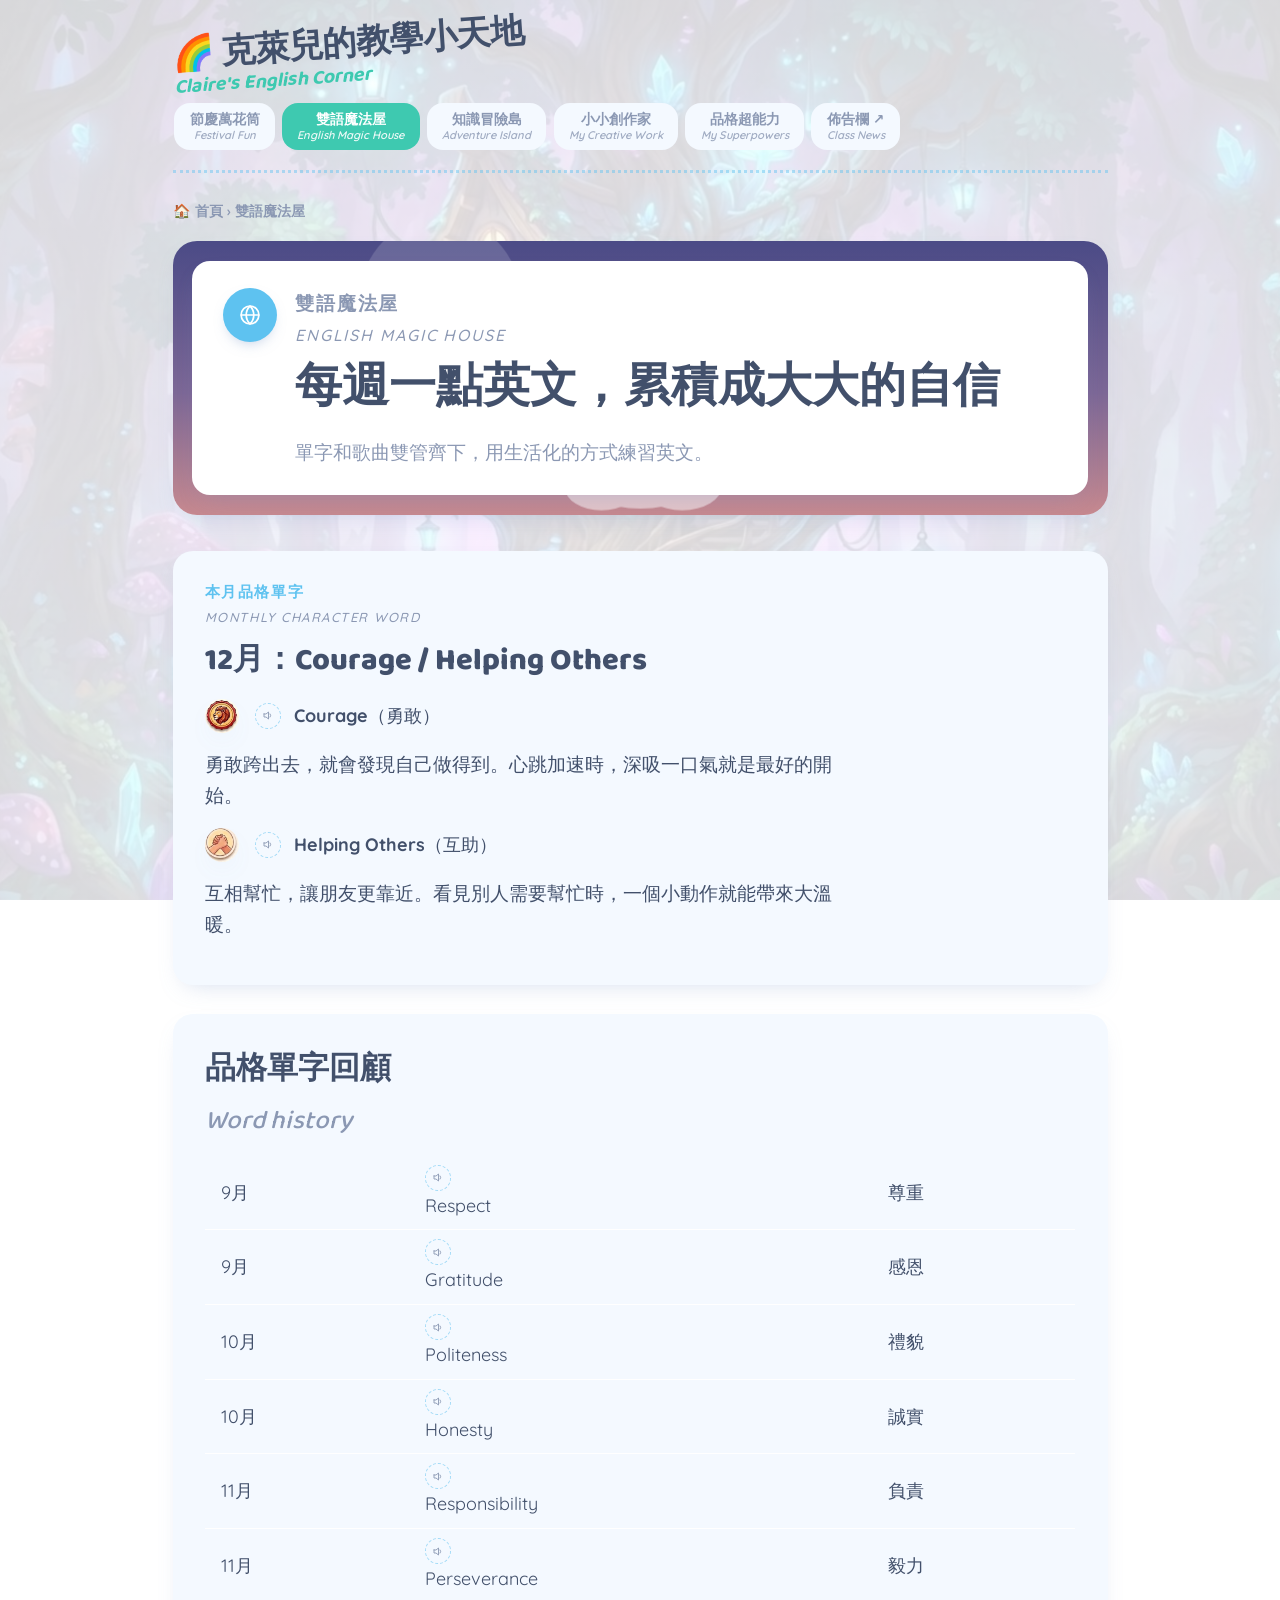
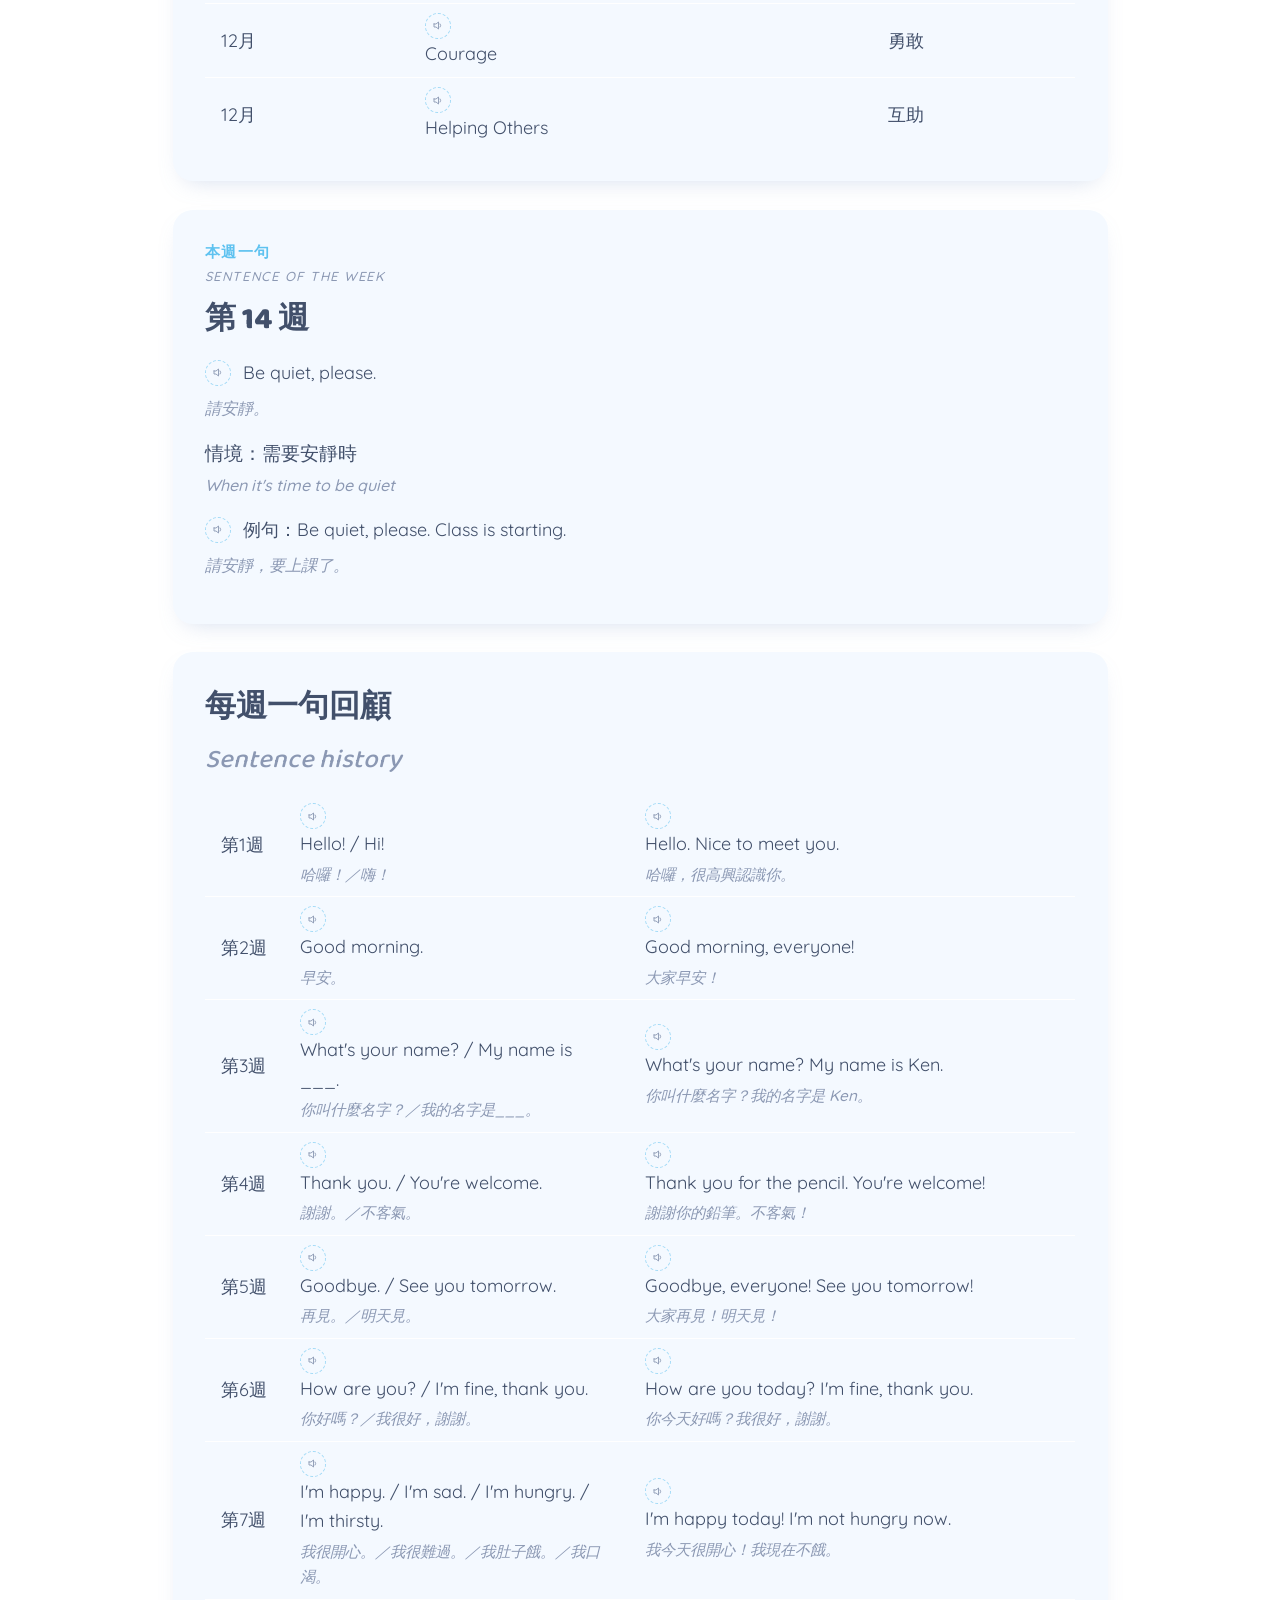
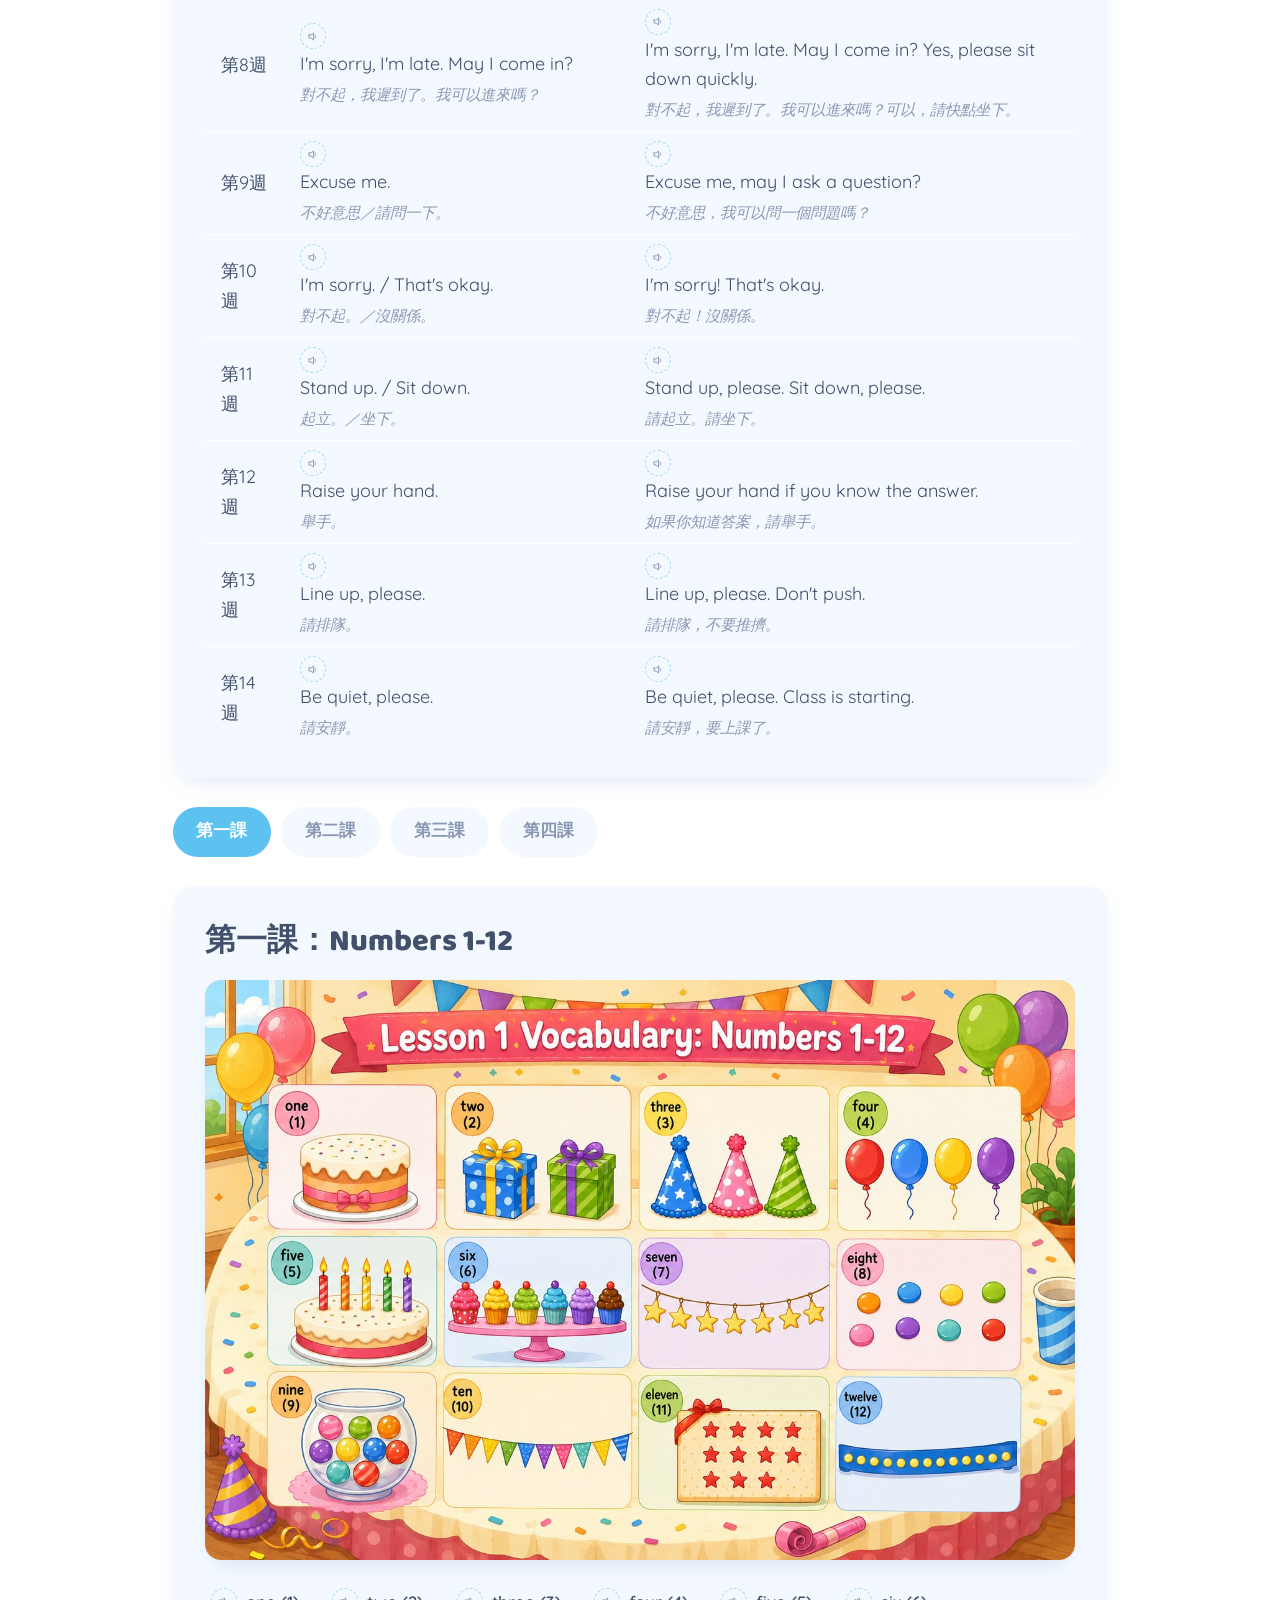
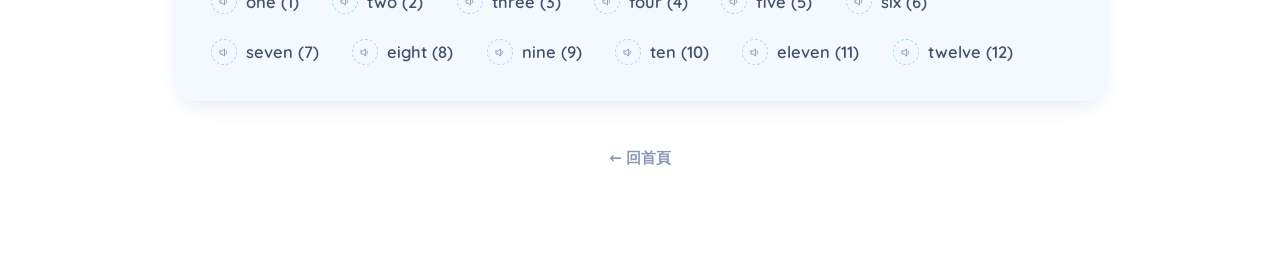
==== commit 0b3d2db5: "Add 7-12課成語 idiom lesson images to review page Watermark-free lesson 7-12 images (29 idioms), same p" ====
--- a/pages/bilingual.html
+++ b/pages/bilingual.html
@@ -161,7 +161,7 @@
     // ---------- 每週一句 ----------
     var WEEKS = [
       { en:"Hello! / Hi!", say:"Hello! Hi!", zh:"哈囉！／嗨！", note_zh:"打招呼、見面時", note_en:"When you meet someone",
-        ex_en:"Hello! Hi! Nice to meet you.", ex_zh:"哈囉！嗨！很高興認識你。" },
+        ex_en:"Hello. Nice to meet you.", ex_zh:"哈囉，很高興認識你。" },
       { en:"Good morning.", say:"Good morning.", zh:"早安。", note_zh:"早上見面的招呼", note_en:"Morning greeting",
         ex_en:"Good morning, everyone!", ex_zh:"大家早安！" },
       { en:"What's your name? / My name is ___.", say:"What's your name? My name is Ken.", zh:"你叫什麼名字？／我的名字是___。", note_zh:"介紹自己的名字", note_en:"Introducing yourself",
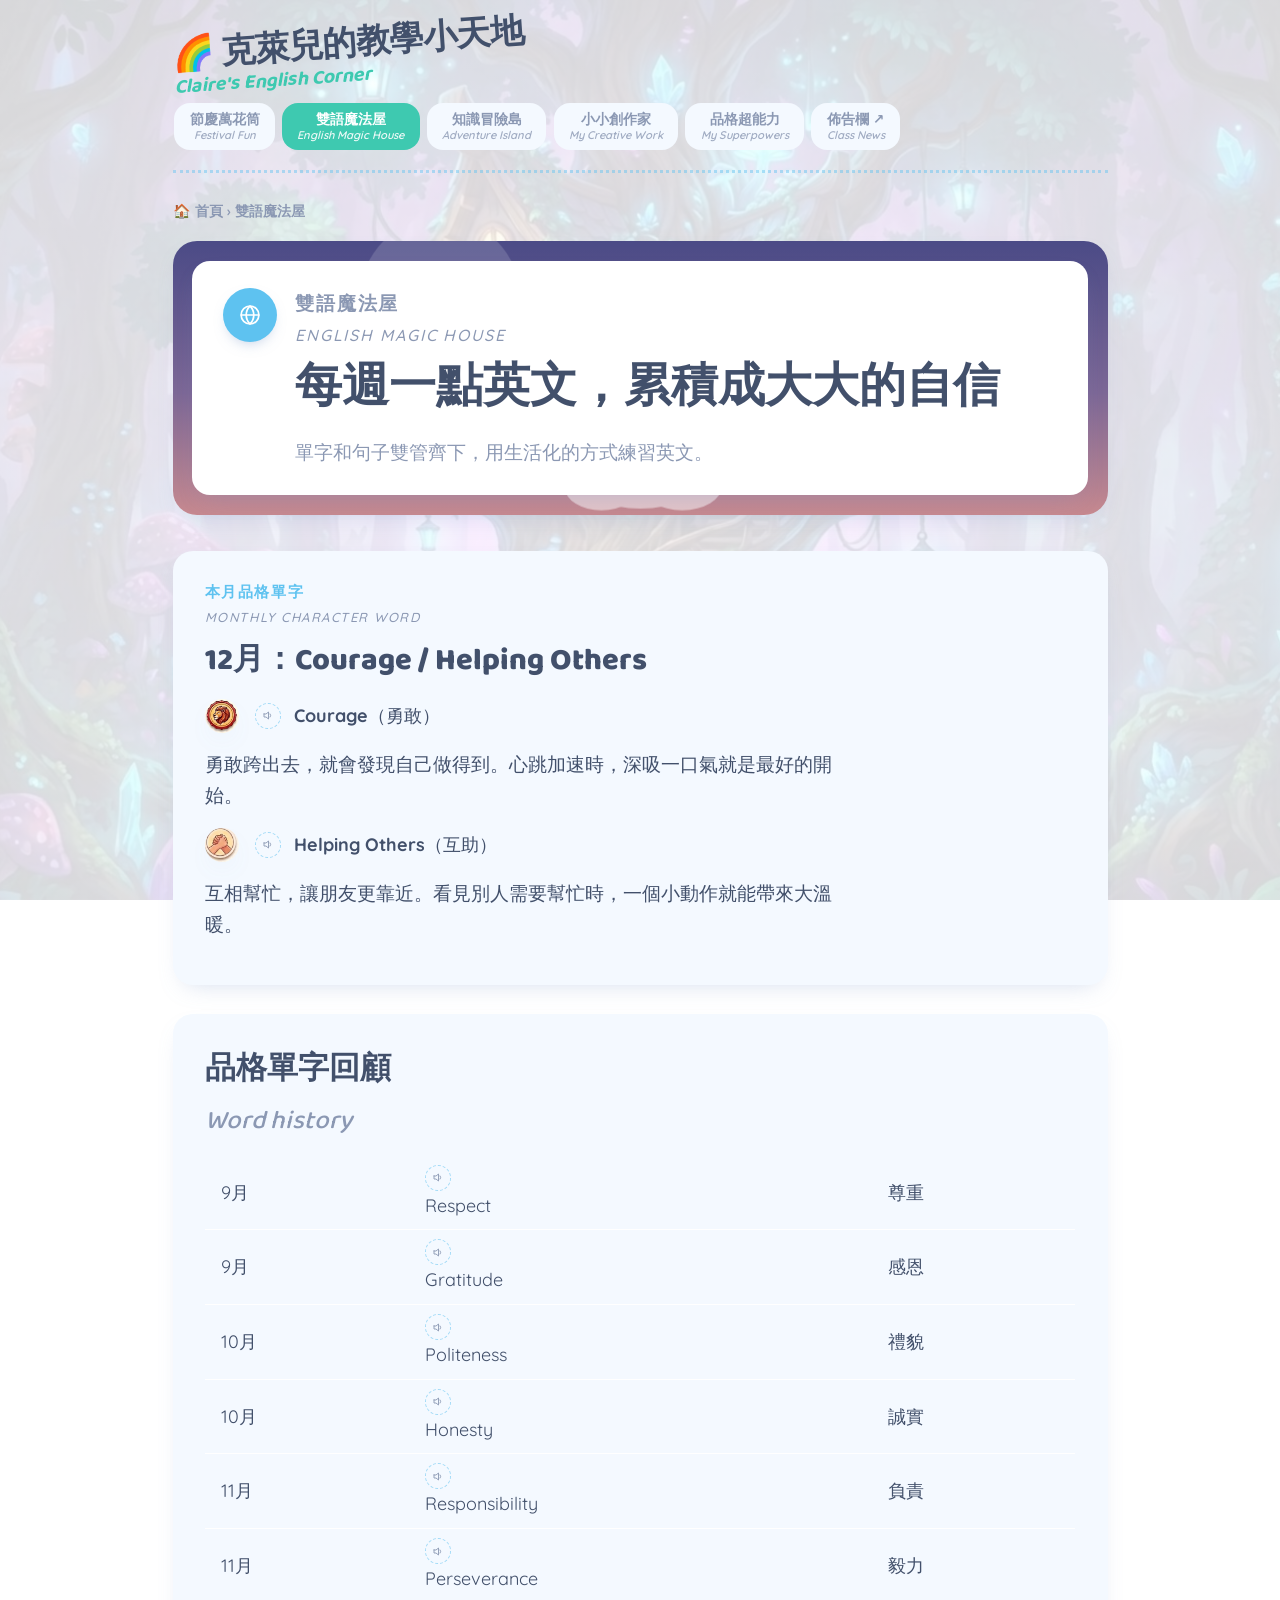
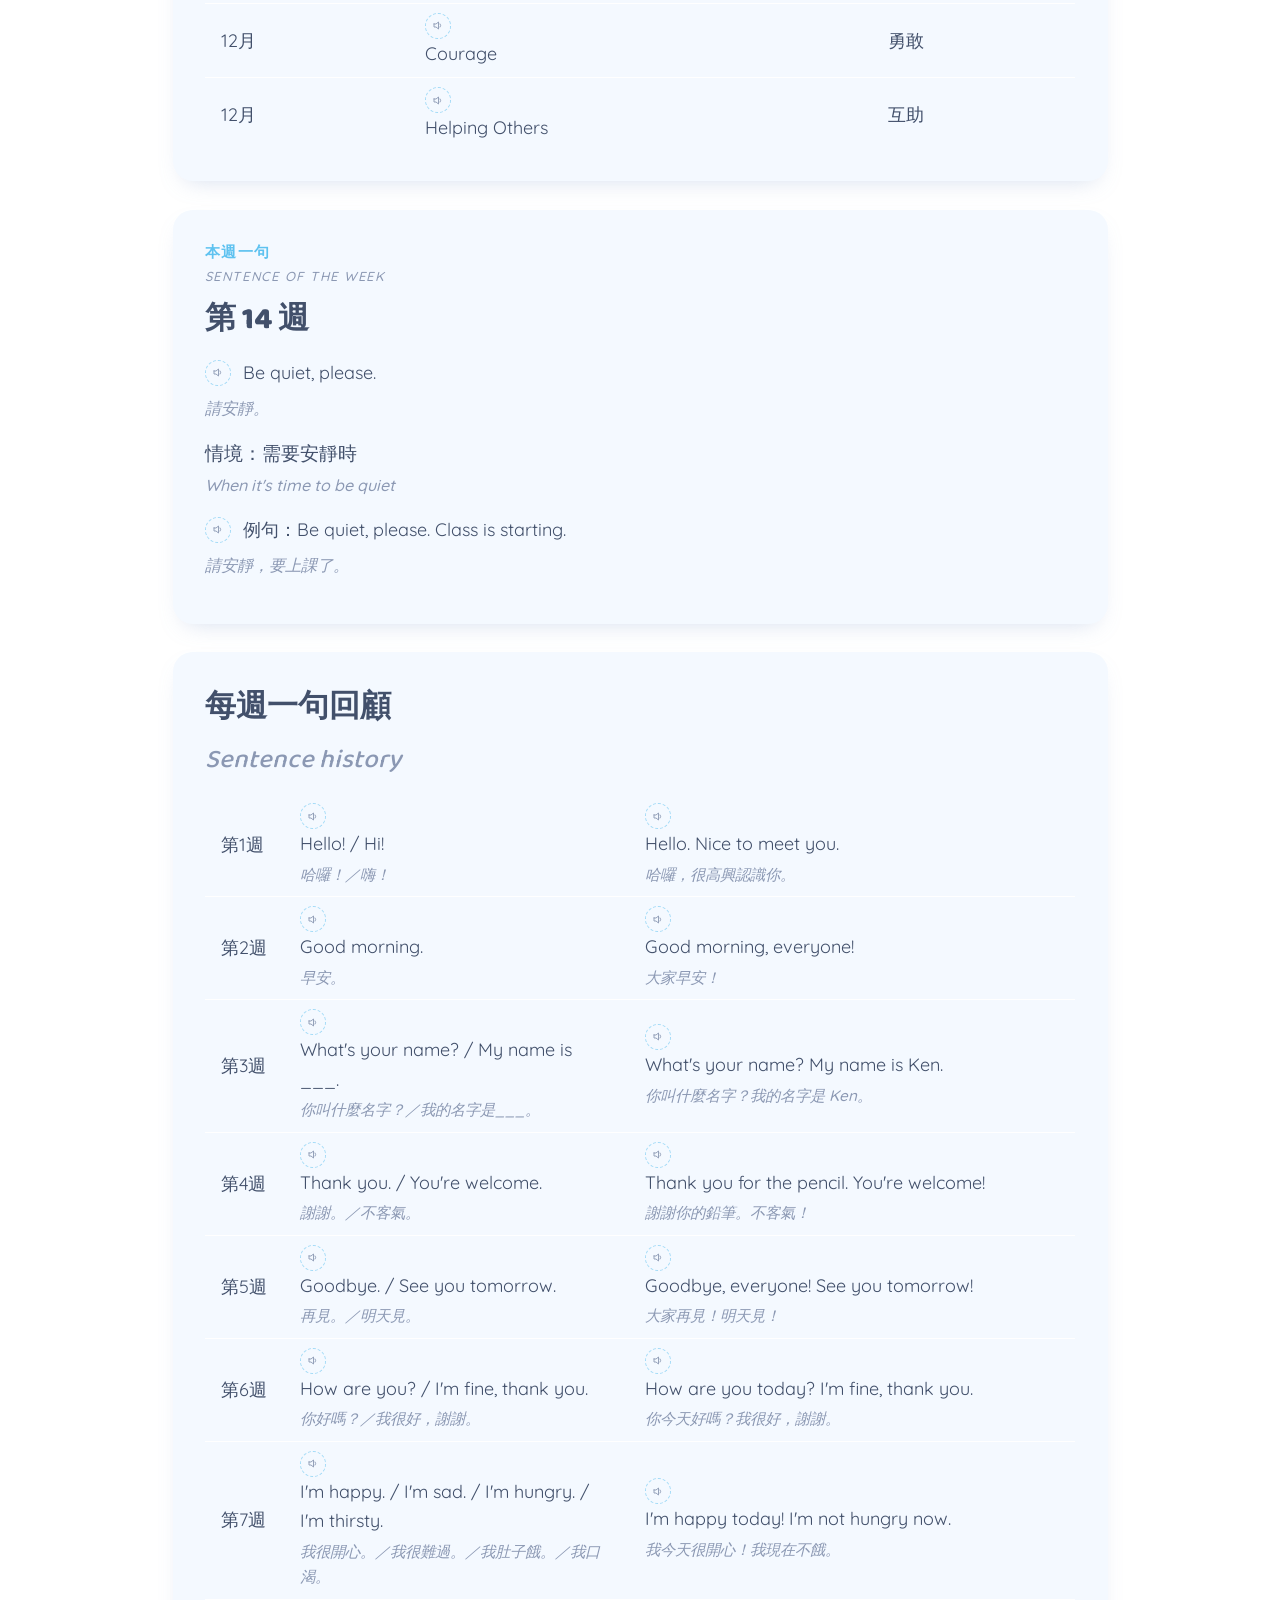
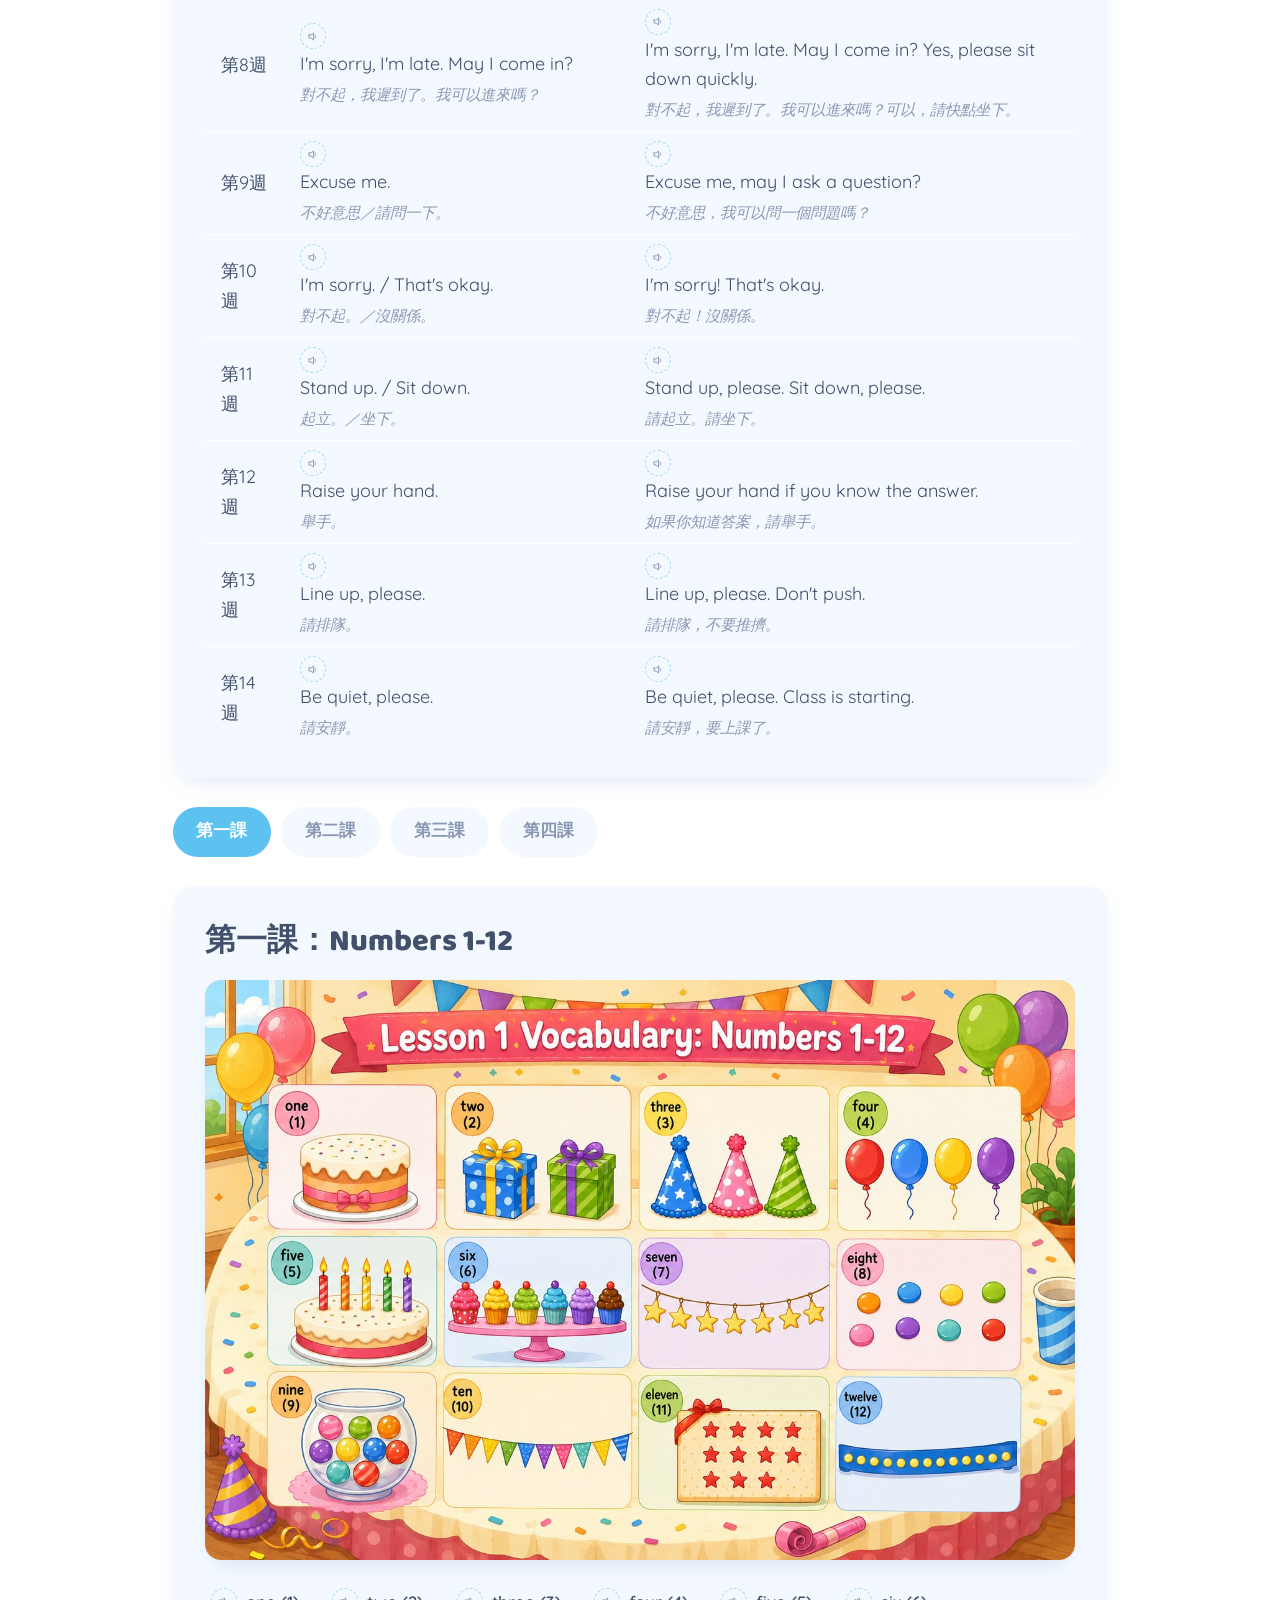
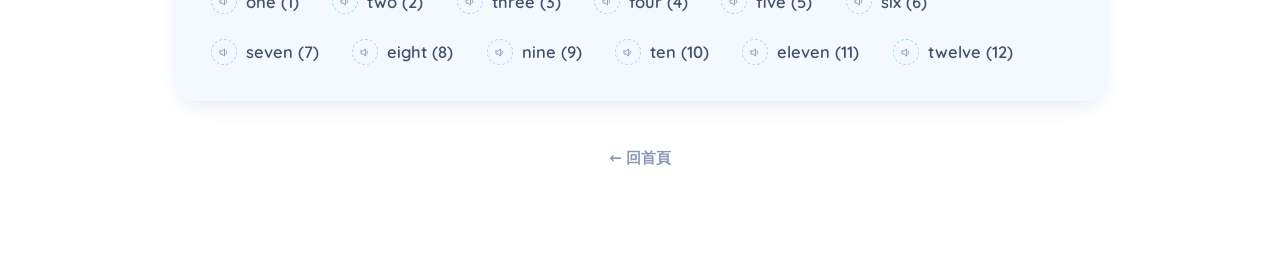
==== commit 1c9ebc39: "Add 期末考複習 quizzes, polish copy, drop school-identifying page titles - 知識冒險島: build 期末考複習 (3 quiz gam" ====
--- a/pages/bilingual.html
+++ b/pages/bilingual.html
@@ -2,7 +2,7 @@
 <html lang="zh-Hant">
 <head>
 <meta charset="utf-8" />
-<title>雙語魔法屋 ｜ 北斗國小 3年○班</title>
+<title>雙語魔法屋 ｜ 克萊兒的教學小天地</title>
 <meta name="viewport" content="width=device-width, initial-scale=1" />
 <link rel="preconnect" href="https://fonts.googleapis.com" />
 <link rel="preconnect" href="https://fonts.gstatic.com" crossorigin />
@@ -34,7 +34,7 @@
       <div>
         <p class="eyebrow eyebrow-sky">雙語魔法屋<span class="bi-en">English Magic House</span></p>
         <h1>每週一點英文，累積成大大的自信</h1>
-        <p>單字和歌曲雙管齊下，用生活化的方式練習英文。</p>
+        <p>單字和句子雙管齊下，用生活化的方式練習英文。</p>
       </div>
     </div>
   </header>
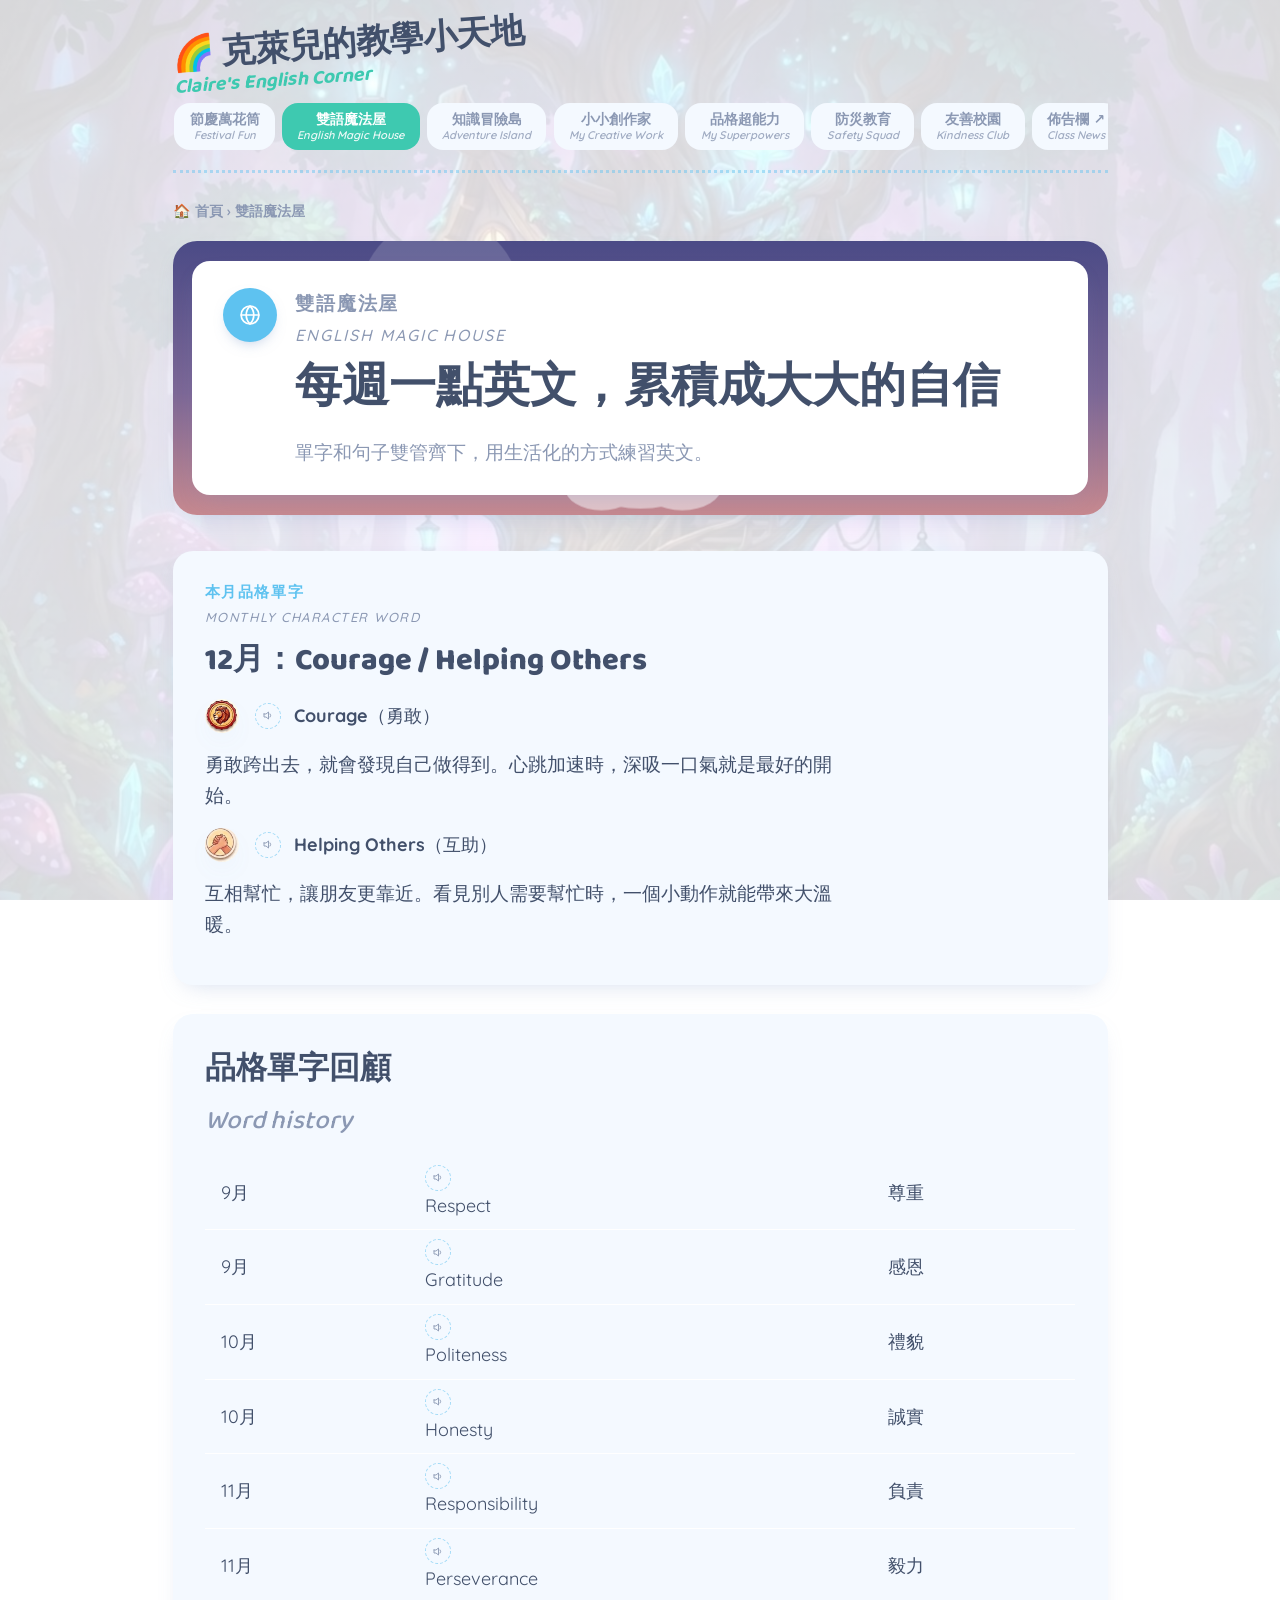
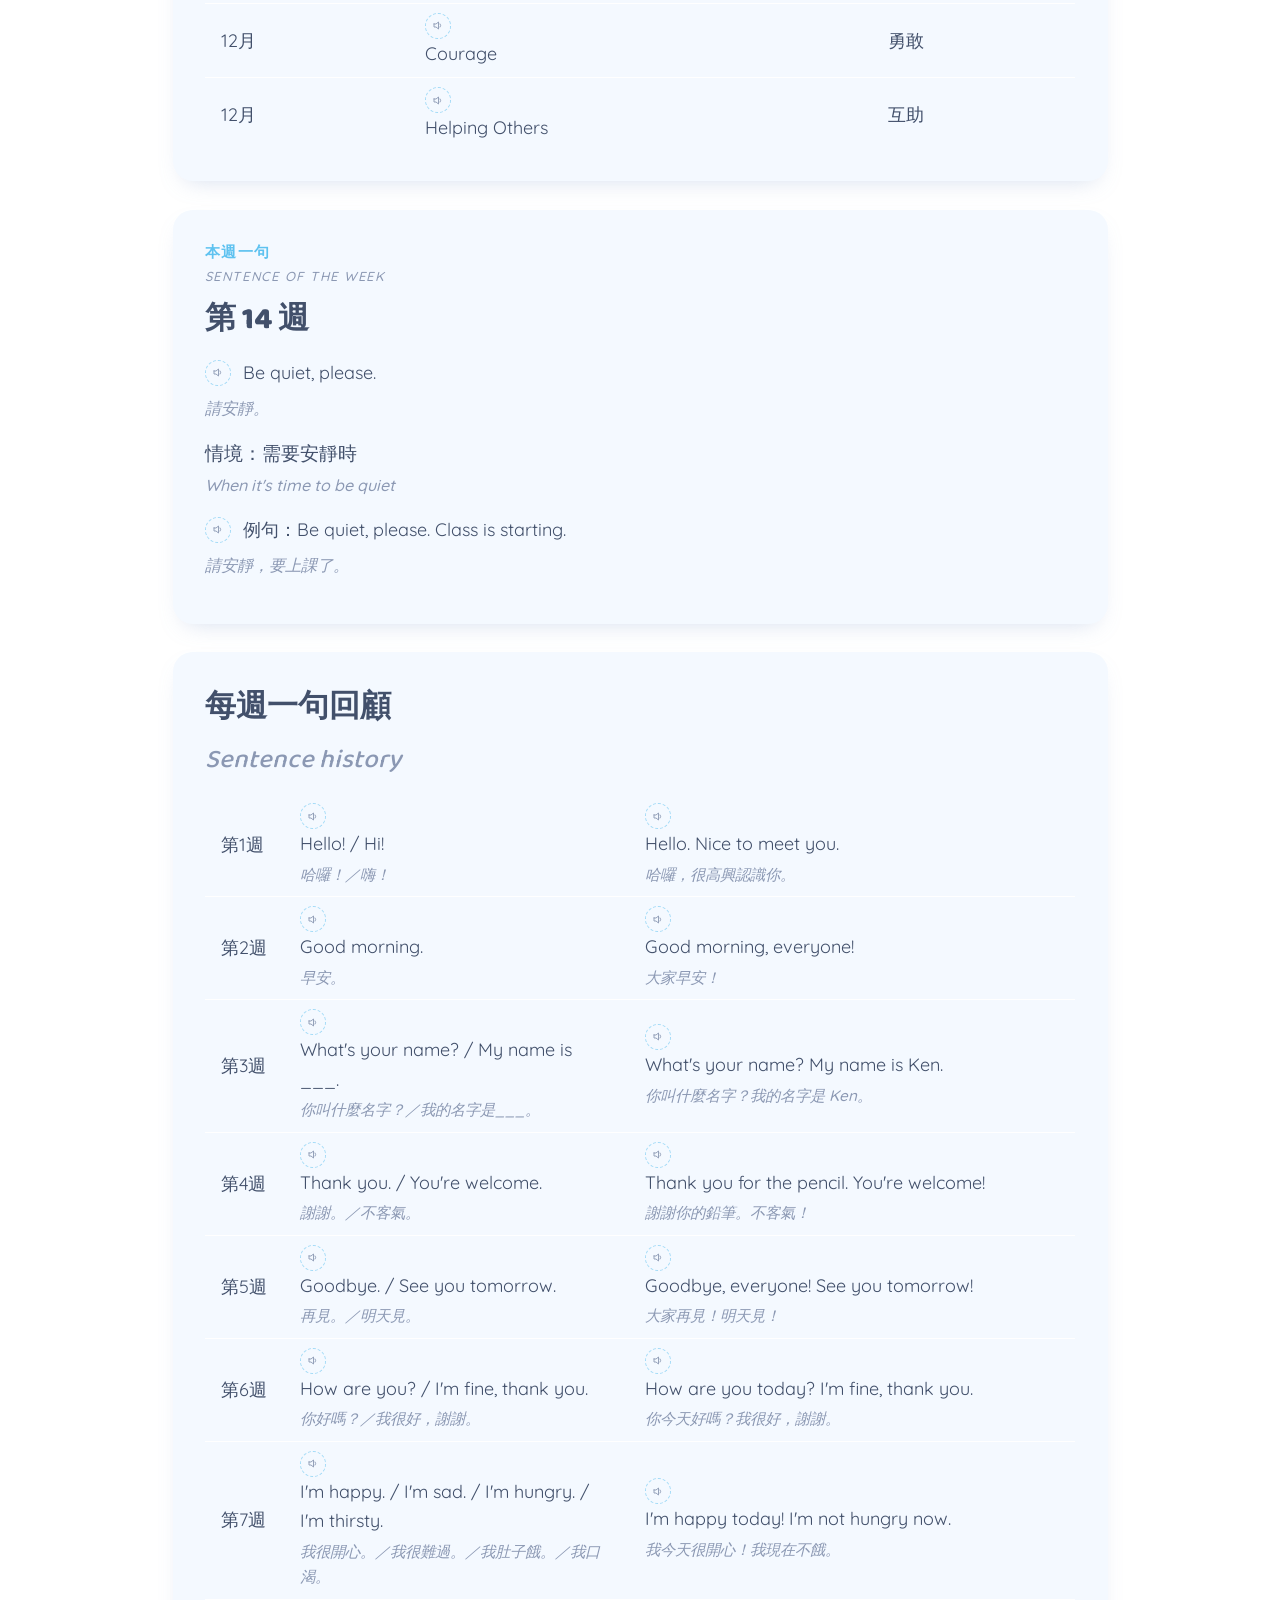
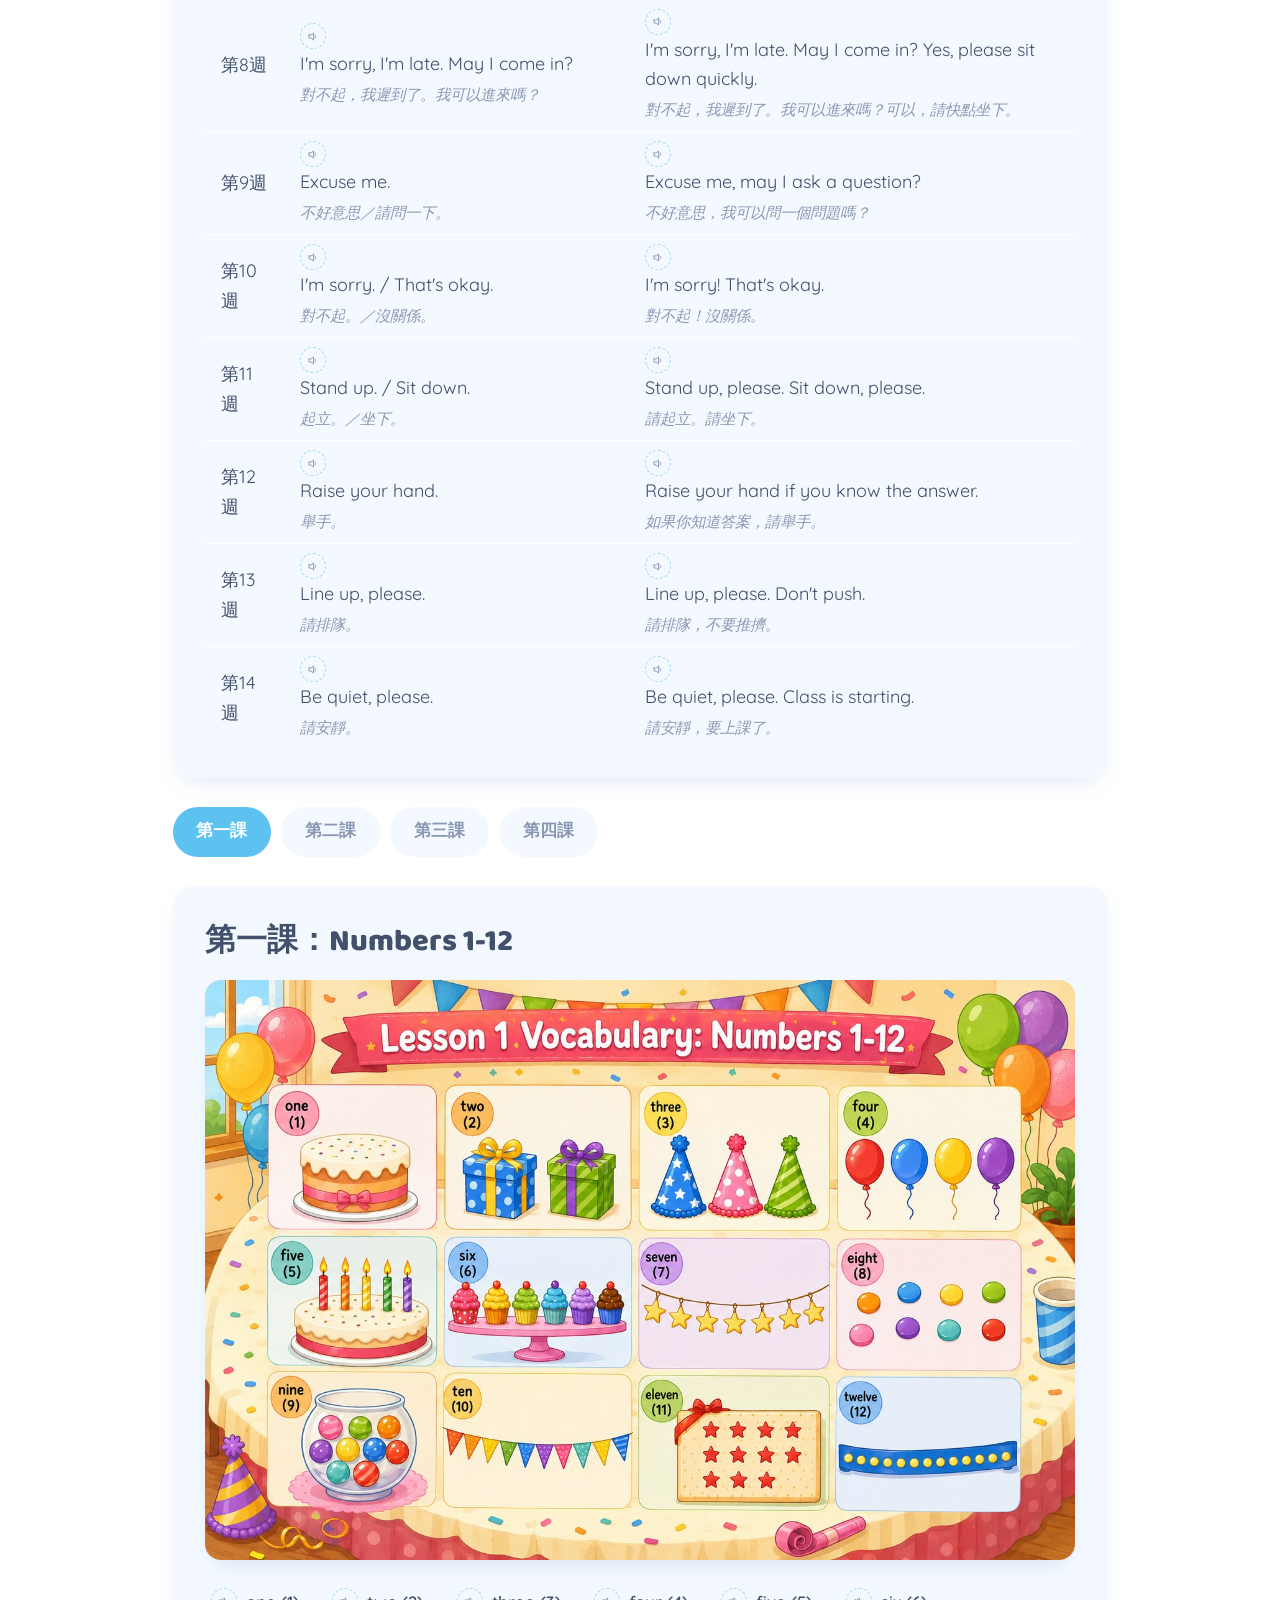
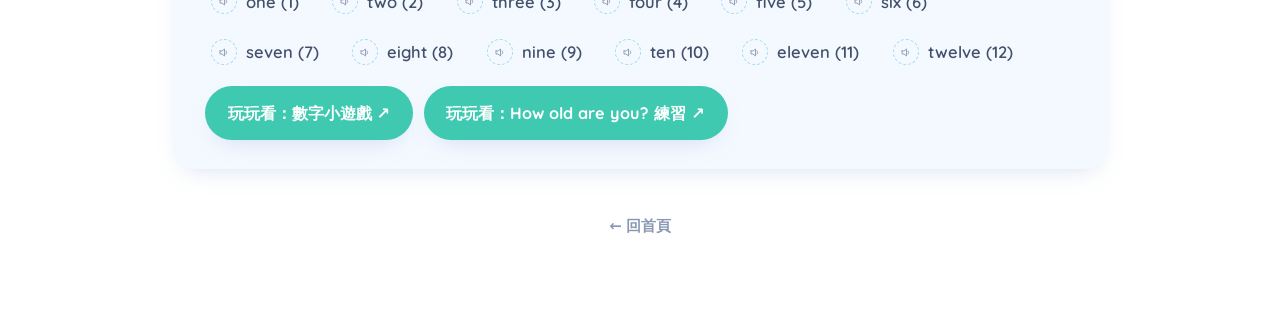
==== commit 372751e7: "Add 防災教育 and 友善校園 sections with picture books and scene art New pages cover 7 picture books (地震/颱風/消" ====
--- a/pages/bilingual.html
+++ b/pages/bilingual.html
@@ -20,6 +20,8 @@
       <a href="review.html"><span class="nav-zh">知識冒險島</span><span class="nav-en">Adventure Island</span></a>
       <a href="gallery.html"><span class="nav-zh">小小創作家</span><span class="nav-en">My Creative Work</span></a>
       <a href="character.html"><span class="nav-zh">品格超能力</span><span class="nav-en">My Superpowers</span></a>
+      <a href="disaster-prep.html"><span class="nav-zh">防災教育</span><span class="nav-en">Safety Squad</span></a>
+      <a href="friendly-campus.html"><span class="nav-zh">友善校園</span><span class="nav-en">Kindness Club</span></a>
       <a class="nav-external" href="#" target="_blank" rel="noopener"><span class="nav-zh">佈告欄</span><span class="nav-en">Class News</span></a>
     </div>
   </nav>
@@ -84,6 +86,10 @@
         <li class="word-chip"><button class="audio-btn small" type="button" data-audio="../assets/audio/eleven.mp3" data-word="eleven" aria-label="播放 eleven 發音"><svg width="13" height="13" viewBox="0 0 24 24" fill="none" stroke="currentColor" stroke-width="1.8" stroke-linecap="round" stroke-linejoin="round"><path d="M4 9v6h4l5 4V5L8 9H4z"/><path d="M16.2 8.8a5 5 0 0 1 0 6.4"/></svg></button>eleven (11)</li>
         <li class="word-chip"><button class="audio-btn small" type="button" data-audio="../assets/audio/twelve.mp3" data-word="twelve" aria-label="播放 twelve 發音"><svg width="13" height="13" viewBox="0 0 24 24" fill="none" stroke="currentColor" stroke-width="1.8" stroke-linecap="round" stroke-linejoin="round"><path d="M4 9v6h4l5 4V5L8 9H4z"/><path d="M16.2 8.8a5 5 0 0 1 0 6.4"/></svg></button>twelve (12)</li>
       </ul>
+      <div style="display:flex; gap:.6rem; flex-wrap:wrap; margin-top:.8rem">
+        <a class="btn btn-primary" href="https://wordwall.net/resource/117664947" target="_blank" rel="noopener">玩玩看：數字小遊戲 ↗</a>
+        <a class="btn btn-primary" href="https://wordwall.net/resource/117666392" target="_blank" rel="noopener">玩玩看：How old are you? 練習 ↗</a>
+      </div>
     </section>
   </div>
 
@@ -98,6 +104,10 @@
         <li class="word-chip"><button class="audio-btn small" type="button" data-audio="../assets/audio/hungry.mp3" data-word="hungry" aria-label="播放 hungry 發音"><svg width="13" height="13" viewBox="0 0 24 24" fill="none" stroke="currentColor" stroke-width="1.8" stroke-linecap="round" stroke-linejoin="round"><path d="M4 9v6h4l5 4V5L8 9H4z"/><path d="M16.2 8.8a5 5 0 0 1 0 6.4"/></svg></button>hungry</li>
         <li class="word-chip"><button class="audio-btn small" type="button" data-audio="../assets/audio/thirsty.mp3" data-word="thirsty" aria-label="播放 thirsty 發音"><svg width="13" height="13" viewBox="0 0 24 24" fill="none" stroke="currentColor" stroke-width="1.8" stroke-linecap="round" stroke-linejoin="round"><path d="M4 9v6h4l5 4V5L8 9H4z"/><path d="M16.2 8.8a5 5 0 0 1 0 6.4"/></svg></button>thirsty</li>
       </ul>
+      <div style="display:flex; gap:.6rem; flex-wrap:wrap; margin-top:.8rem">
+        <a class="btn btn-primary" href="https://wordwall.net/resource/117872526" target="_blank" rel="noopener">玩玩看：情緒分類遊戲 ↗</a>
+        <a class="btn btn-primary" href="https://wordwall.net/resource/117666524" target="_blank" rel="noopener">玩玩看：Are you...? 迷宮 ↗</a>
+      </div>
     </section>
   </div>
 
@@ -113,6 +123,10 @@
         <li class="word-chip"><button class="audio-btn small" type="button" data-audio="../assets/audio/robot.mp3" data-word="robot" aria-label="播放 robot 發音"><svg width="13" height="13" viewBox="0 0 24 24" fill="none" stroke="currentColor" stroke-width="1.8" stroke-linecap="round" stroke-linejoin="round"><path d="M4 9v6h4l5 4V5L8 9H4z"/><path d="M16.2 8.8a5 5 0 0 1 0 6.4"/></svg></button>robot</li>
         <li class="word-chip"><button class="audio-btn small" type="button" data-audio="../assets/audio/doll.mp3" data-word="doll" aria-label="播放 doll 發音"><svg width="13" height="13" viewBox="0 0 24 24" fill="none" stroke="currentColor" stroke-width="1.8" stroke-linecap="round" stroke-linejoin="round"><path d="M4 9v6h4l5 4V5L8 9H4z"/><path d="M16.2 8.8a5 5 0 0 1 0 6.4"/></svg></button>doll</li>
       </ul>
+      <div style="display:flex; gap:.6rem; flex-wrap:wrap; margin-top:.8rem">
+        <a class="btn btn-primary" href="https://wordwall.net/resource/117665335" target="_blank" rel="noopener">玩玩看：玩具氣球遊戲 ↗</a>
+        <a class="btn btn-primary" href="https://wordwall.net/resource/117666849" target="_blank" rel="noopener">玩玩看：What's this? 猜一猜 ↗</a>
+      </div>
     </section>
   </div>
 
@@ -132,6 +146,10 @@
         <li class="word-chip"><button class="audio-btn small" type="button" data-audio="../assets/audio/pink.mp3" data-word="pink" aria-label="播放 pink 發音"><svg width="13" height="13" viewBox="0 0 24 24" fill="none" stroke="currentColor" stroke-width="1.8" stroke-linecap="round" stroke-linejoin="round"><path d="M4 9v6h4l5 4V5L8 9H4z"/><path d="M16.2 8.8a5 5 0 0 1 0 6.4"/></svg></button>pink</li>
         <li class="word-chip"><button class="audio-btn small" type="button" data-audio="../assets/audio/brown.mp3" data-word="brown" aria-label="播放 brown 發音"><svg width="13" height="13" viewBox="0 0 24 24" fill="none" stroke="currentColor" stroke-width="1.8" stroke-linecap="round" stroke-linejoin="round"><path d="M4 9v6h4l5 4V5L8 9H4z"/><path d="M16.2 8.8a5 5 0 0 1 0 6.4"/></svg></button>brown</li>
       </ul>
+      <div style="display:flex; gap:.6rem; flex-wrap:wrap; margin-top:.8rem">
+        <a class="btn btn-primary" href="https://wordwall.net/resource/117665423" target="_blank" rel="noopener">玩玩看：顏色配對遊戲 ↗</a>
+        <a class="btn btn-primary" href="https://wordwall.net/resource/117678762" target="_blank" rel="noopener">玩玩看：開箱猜顏色 ↗</a>
+      </div>
     </section>
   </div>
 
@@ -316,6 +334,32 @@
   })();
   </script>
 
+  <div class="lightbox-overlay" id="lightbox">
+    <button class="lightbox-close" type="button" aria-label="關閉">✕</button>
+    <img src="" alt="" />
+  </div>
+  <script>
+  (function(){
+    var overlay = document.getElementById('lightbox');
+    var overlayImg = overlay.querySelector('img');
+    function openLightbox(src, alt){
+      overlayImg.src = src;
+      overlayImg.alt = alt || '';
+      overlay.classList.add('is-open');
+    }
+    function closeLightbox(){
+      overlay.classList.remove('is-open');
+      overlayImg.src = '';
+    }
+    document.querySelectorAll('.lesson-image').forEach(function(img){
+      img.addEventListener('click', function(){ openLightbox(img.src, img.alt); });
+    });
+    overlay.addEventListener('click', function(e){ if (e.target === overlay) closeLightbox(); });
+    overlay.querySelector('.lightbox-close').addEventListener('click', closeLightbox);
+    document.addEventListener('keydown', function(e){ if (e.key === 'Escape') closeLightbox(); });
+  })();
+  </script>
+
   <footer class="board-footer">
     <p><a href="../index.html">← 回首頁</a></p>
   </footer>
--- a/styles.css
+++ b/styles.css
@@ -275,6 +275,8 @@
 body.scene-gallery{ --scene-img: url('assets/scene-gallery.jpg'); }
 body.scene-character{ --scene-img: url('assets/scene-character.jpg'); }
 body.scene-festival{ --scene-img: url('assets/scene-festival.jpg'); }
+body.scene-disaster-prep{ --scene-img: url('assets/scene-disaster-prep.jpg'); }
+body.scene-friendly-campus{ --scene-img: url('assets/scene-friendly-campus.jpg'); }
 
 /* ---------- stat strip ---------- */
 .stat-strip{
@@ -369,6 +371,8 @@
 .card-scene-review{ --scene-img: url('assets/scene-review.jpg'); }
 .card-scene-gallery{ --scene-img: url('assets/scene-gallery.jpg'); }
 .card-scene-character{ --scene-img: url('assets/scene-character.jpg'); }
+.card-scene-disaster-prep{ --scene-img: url('assets/scene-disaster-prep.jpg'); }
+.card-scene-friendly-campus{ --scene-img: url('assets/scene-friendly-campus.jpg'); }
 
 /* ---------- content card (subpage sections) ---------- */
 .content-card{
@@ -387,8 +391,33 @@
 .content-card h2{ margin:.1rem 0 .7rem; font-size:1.7rem; font-weight:800; text-wrap:balance; }
 .content-card h3{ margin:1.3rem 0 .6rem; font-size:1.2rem; font-weight:800; }
 .content-lede{ margin:0 0 .9rem; max-width:60ch; font-size:1.05rem; }
-.idiom-page{ display:block; width:100%; border-radius:14px; box-shadow:var(--shadow); }
+.idiom-page{ display:block; width:100%; border-radius:14px; box-shadow:var(--shadow); cursor:zoom-in; transition:opacity .15s ease; }
+.idiom-page:hover{ opacity:.9; }
 .idiom-page + .idiom-page{ margin-top:1rem; }
+
+/* ---------- lightbox (click-to-zoom for lesson/idiom images) ---------- */
+.lightbox-overlay{
+  display:none;
+  position:fixed; inset:0; z-index:999;
+  background:rgba(20,20,30,.85);
+  align-items:center; justify-content:center;
+  padding:2rem;
+  cursor:zoom-out;
+}
+.lightbox-overlay.is-open{ display:flex; }
+.lightbox-overlay img{
+  max-width:100%; max-height:100%;
+  border-radius:12px;
+  box-shadow:0 20px 50px -10px rgba(0,0,0,.6);
+}
+.lightbox-close{
+  position:fixed; top:1.2rem; right:1.4rem;
+  width:42px; height:42px; border-radius:50%;
+  border:none; background:rgba(255,255,255,.92); color:#333;
+  font-size:1.4rem; line-height:1; cursor:pointer;
+  display:flex; align-items:center; justify-content:center;
+  box-shadow:0 4px 12px rgba(0,0,0,.3);
+}
 .content-note{ color:var(--ink-soft); font-size:.92rem; margin:.6rem 0 0; }
 
 /* ---------- subtab nav (review page level split) ---------- */
@@ -694,7 +723,8 @@
 .audio-hint{ font-size:.8rem; color:var(--ink-soft); }
 .audio-hint .en{ display:block; font-style:italic; font-size:.85em; margin-top:.1em; }
 
-.lesson-image{ display:block; width:100%; border-radius:16px; box-shadow:var(--shadow); margin-bottom:1.2rem; }
+.lesson-image{ display:block; width:100%; border-radius:16px; box-shadow:var(--shadow); margin-bottom:1.2rem; cursor:zoom-in; transition:opacity .15s ease; }
+.lesson-image:hover{ opacity:.9; }
 .char-badge{ width:34px; height:34px; border-radius:50%; object-fit:cover; flex:0 0 auto; box-shadow:var(--shadow); margin-right:.2rem; }
 .bi-en-line{ font-style:italic; color:var(--ink-soft); font-size:.9em; margin:-.5rem 0 .9rem; }
 .word-chip-grid{ display:flex; flex-wrap:wrap; gap:.6rem; padding:0; margin:0; list-style:none; }
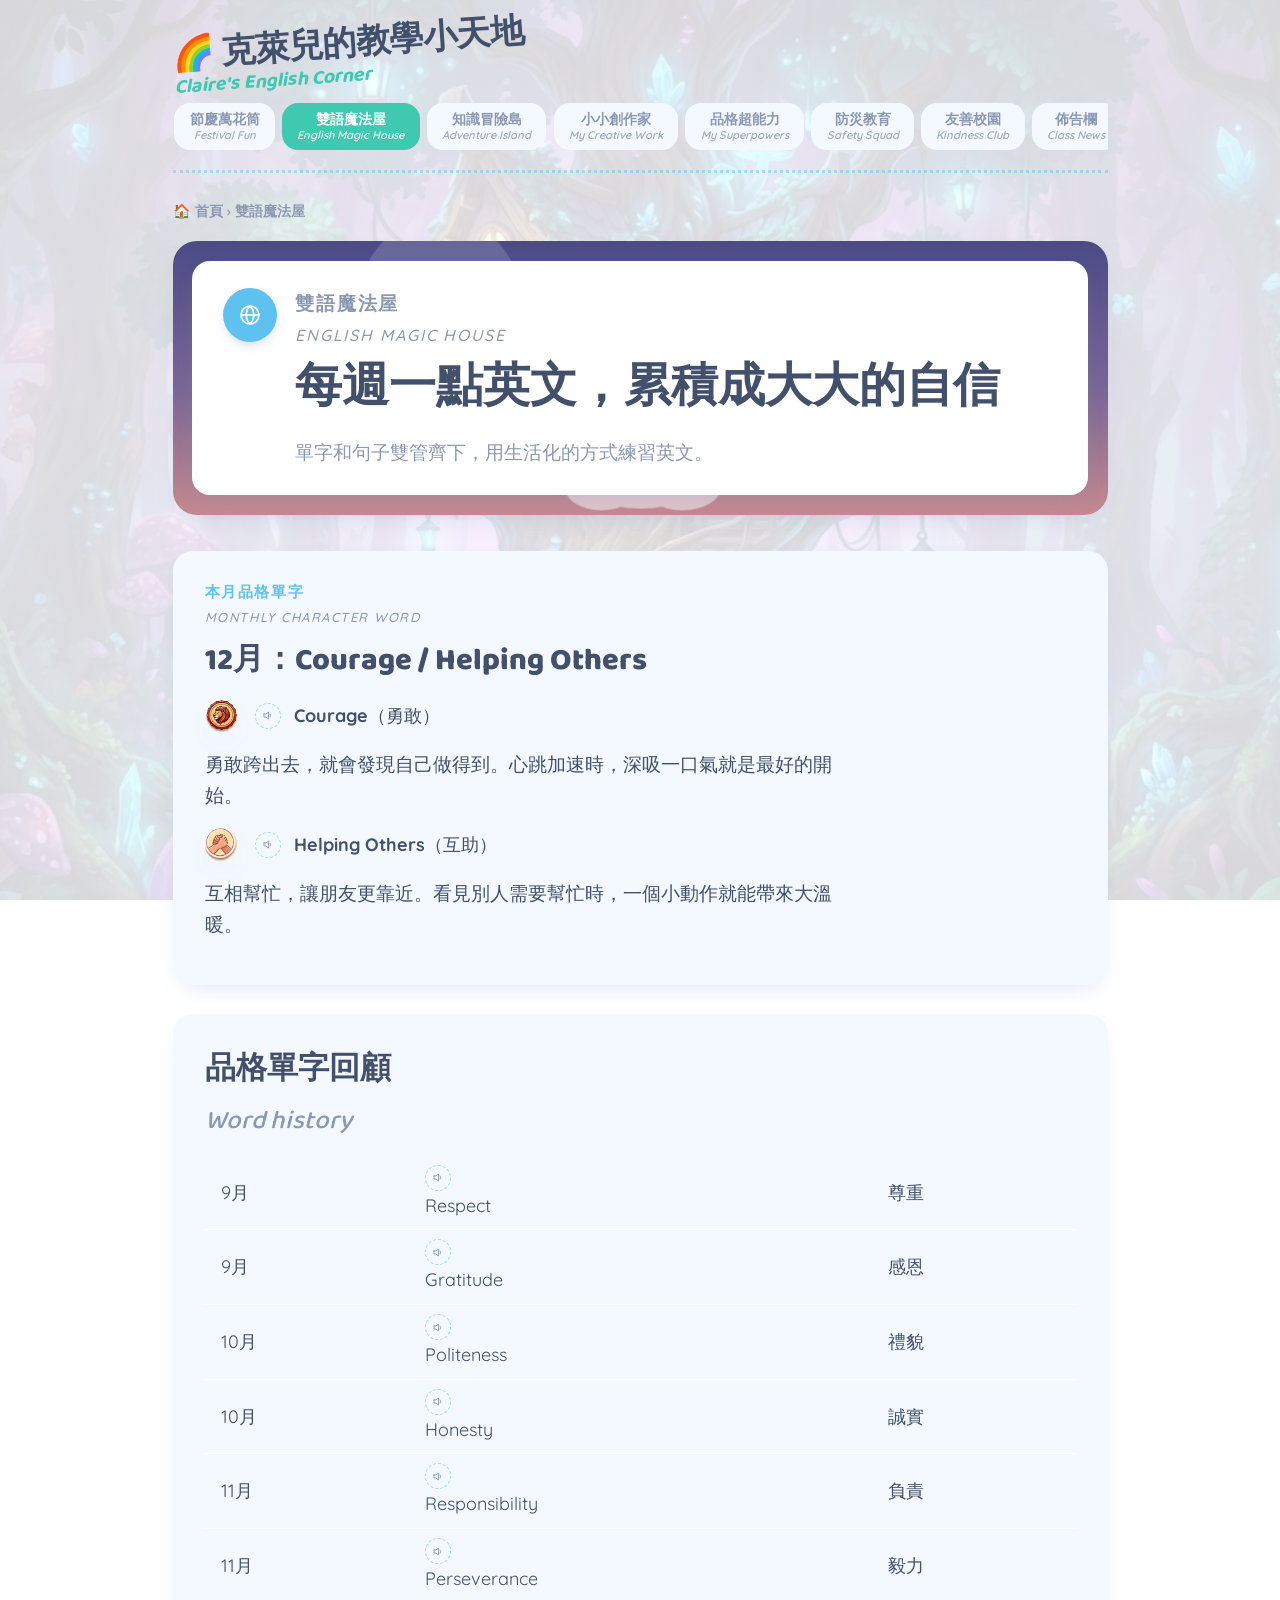
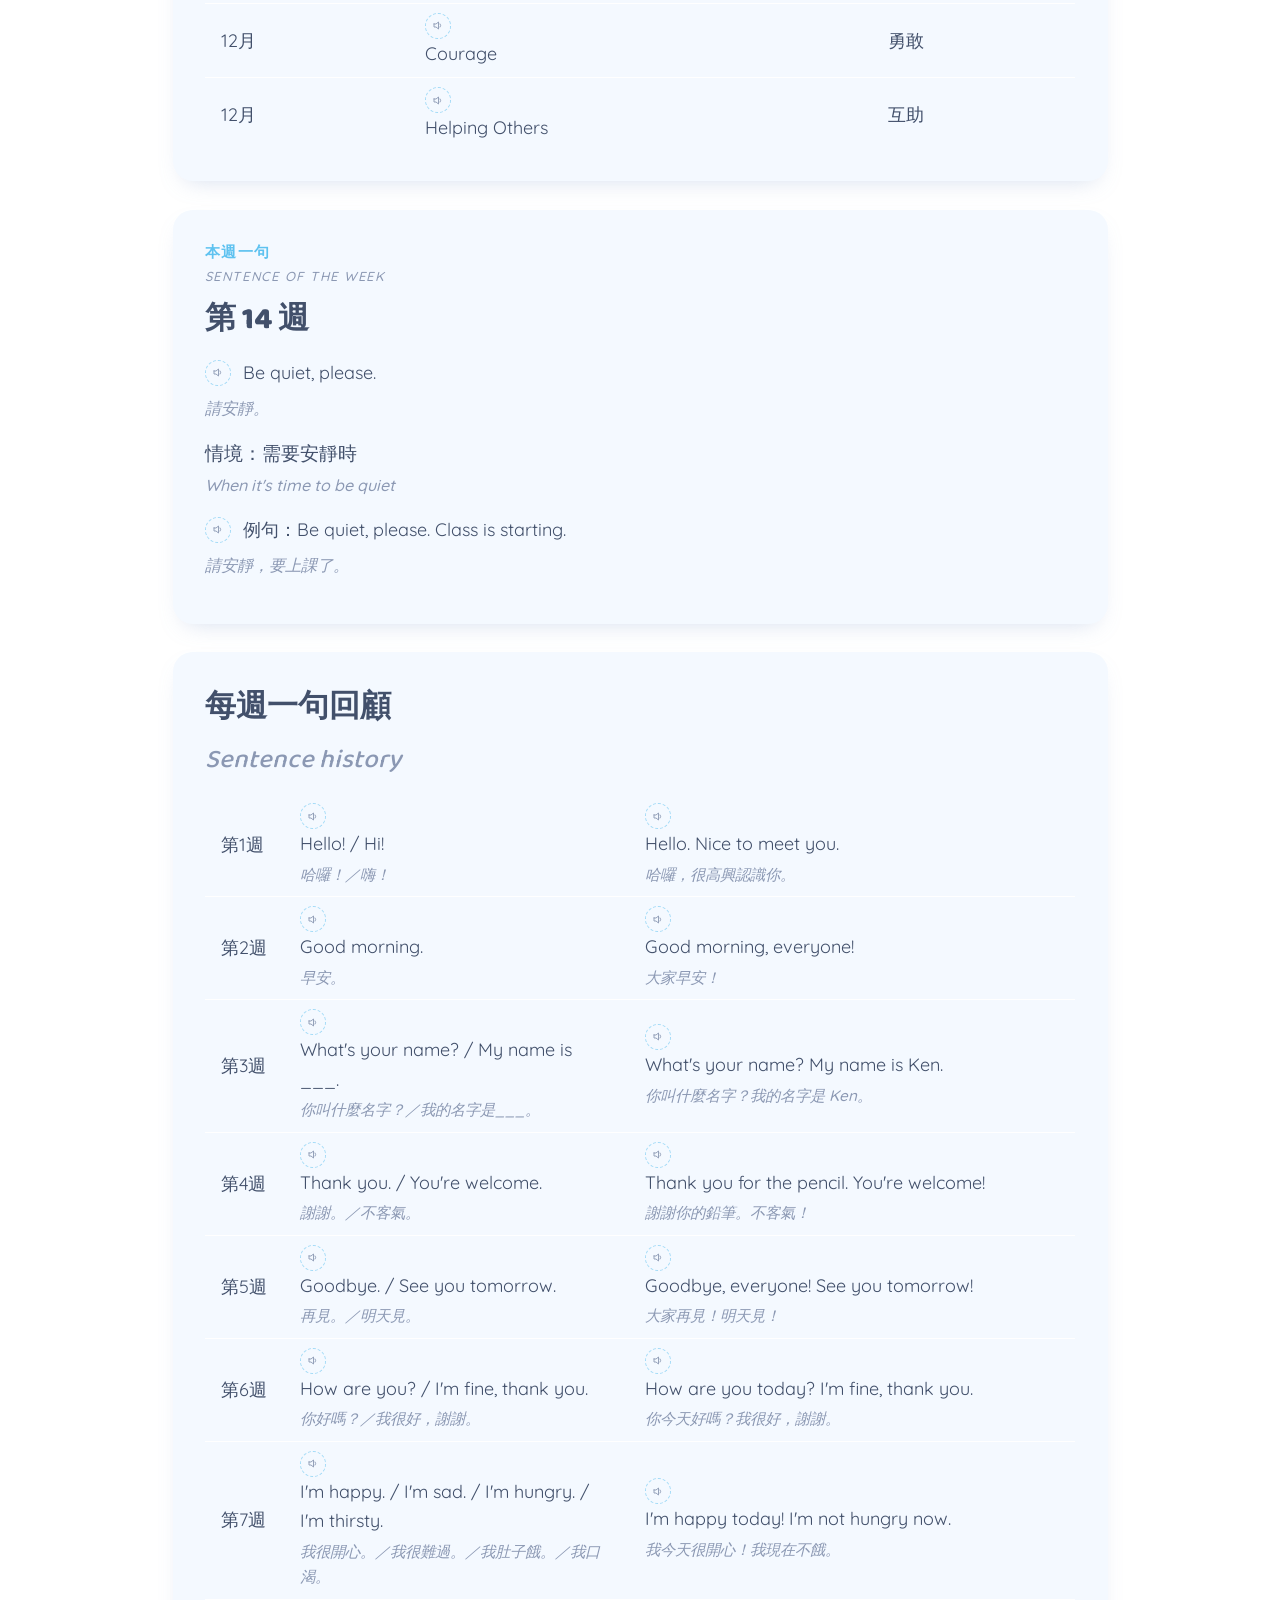
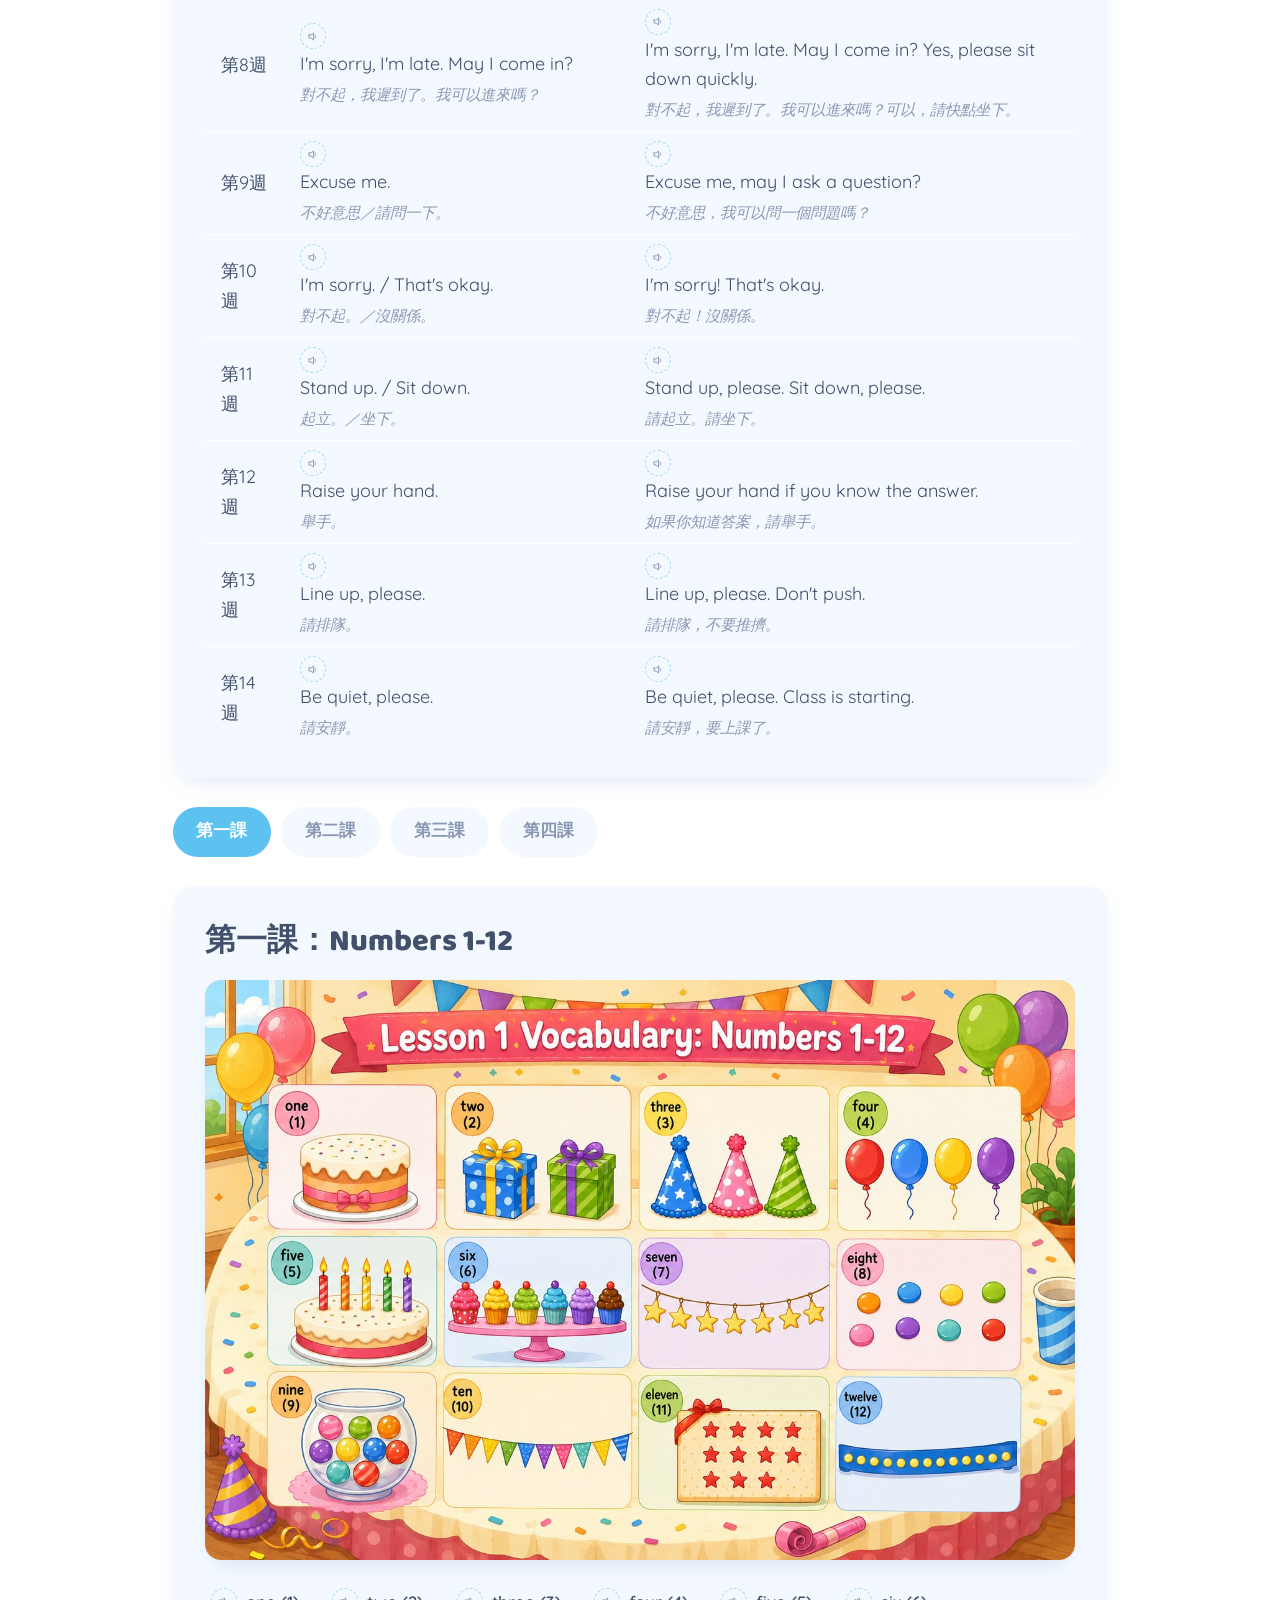
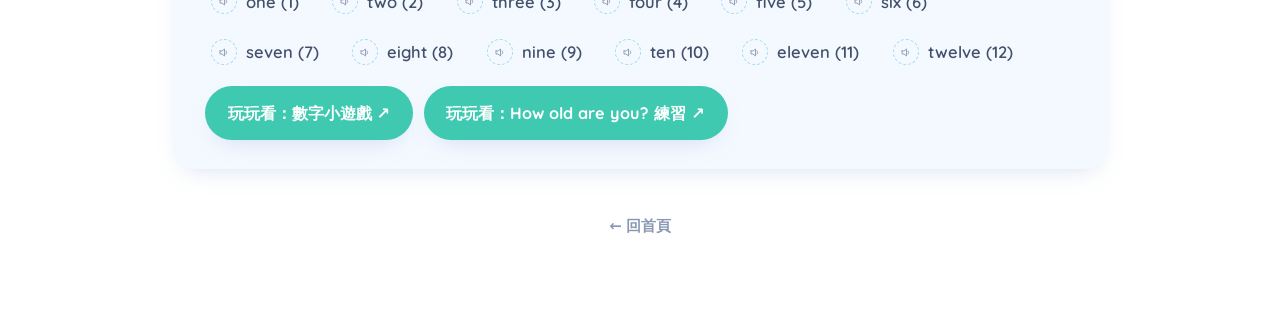
==== commit 136d9659: "Add 佈告欄 placeholder page and fix flipbook layout jump The 佈告欄 nav link pointed nowhere while the Pad" ====
--- a/pages/bilingual.html
+++ b/pages/bilingual.html
@@ -22,7 +22,7 @@
       <a href="character.html"><span class="nav-zh">品格超能力</span><span class="nav-en">My Superpowers</span></a>
       <a href="disaster-prep.html"><span class="nav-zh">防災教育</span><span class="nav-en">Safety Squad</span></a>
       <a href="friendly-campus.html"><span class="nav-zh">友善校園</span><span class="nav-en">Kindness Club</span></a>
-      <a class="nav-external" href="#" target="_blank" rel="noopener"><span class="nav-zh">佈告欄</span><span class="nav-en">Class News</span></a>
+      <a href="coming-soon.html"><span class="nav-zh">佈告欄</span><span class="nav-en">Class News</span></a>
     </div>
   </nav>
 
@@ -105,7 +105,7 @@
         <li class="word-chip"><button class="audio-btn small" type="button" data-audio="../assets/audio/thirsty.mp3" data-word="thirsty" aria-label="播放 thirsty 發音"><svg width="13" height="13" viewBox="0 0 24 24" fill="none" stroke="currentColor" stroke-width="1.8" stroke-linecap="round" stroke-linejoin="round"><path d="M4 9v6h4l5 4V5L8 9H4z"/><path d="M16.2 8.8a5 5 0 0 1 0 6.4"/></svg></button>thirsty</li>
       </ul>
       <div style="display:flex; gap:.6rem; flex-wrap:wrap; margin-top:.8rem">
-        <a class="btn btn-primary" href="https://wordwall.net/resource/117872526" target="_blank" rel="noopener">玩玩看：情緒分類遊戲 ↗</a>
+        <a class="btn btn-primary" href="https://wordwall.net/resource/117872526" target="_blank" rel="noopener">玩玩看：情緒小遊戲 ↗</a>
         <a class="btn btn-primary" href="https://wordwall.net/resource/117666524" target="_blank" rel="noopener">玩玩看：Are you...? 迷宮 ↗</a>
       </div>
     </section>
--- a/styles.css
+++ b/styles.css
@@ -395,6 +395,46 @@
 .idiom-page:hover{ opacity:.9; }
 .idiom-page + .idiom-page{ margin-top:1rem; }
 
+/* ---------- flipbook (paginated picture-book viewer) ---------- */
+.flipbook-viewport{
+  position:relative;
+  width:100%;
+  aspect-ratio:4/3;
+  border-radius:14px;
+  overflow:hidden;
+  background:var(--surface-2);
+  box-shadow:var(--shadow);
+}
+.flipbook-viewport .flipbook-page{
+  display:none;
+  position:absolute; inset:0;
+  width:100%; height:100%;
+  object-fit:contain;
+  box-shadow:none;
+  border-radius:0;
+  cursor:zoom-in;
+}
+.flipbook-viewport .flipbook-page.is-active{ display:block; }
+.flipbook-page + .flipbook-page{ margin-top:0; }
+.flipbook-nav{
+  display:flex;
+  align-items:center;
+  justify-content:center;
+  gap:1.2rem;
+  margin-top:1.1rem;
+}
+.flipbook-btn{
+  width:44px; height:44px; border-radius:50%;
+  border:none; background:var(--sky); color:var(--sky-ink);
+  font-size:1.5rem; line-height:1; cursor:pointer;
+  display:flex; align-items:center; justify-content:center;
+  box-shadow:var(--shadow);
+  transition:transform .15s ease, opacity .15s ease;
+}
+.flipbook-btn:hover:not(:disabled){ transform:translateY(-2px); }
+.flipbook-btn:disabled{ opacity:.35; cursor:default; }
+.flipbook-counter{ font-weight:700; color:var(--ink-soft); min-width:4rem; text-align:center; }
+
 /* ---------- lightbox (click-to-zoom for lesson/idiom images) ---------- */
 .lightbox-overlay{
   display:none;
@@ -418,6 +458,18 @@
   display:flex; align-items:center; justify-content:center;
   box-shadow:0 4px 12px rgba(0,0,0,.3);
 }
+.lightbox-arrow{
+  position:fixed; top:50%; transform:translateY(-50%);
+  width:52px; height:52px; border-radius:50%;
+  border:none; background:rgba(255,255,255,.92); color:#333;
+  font-size:1.8rem; line-height:1; cursor:pointer;
+  display:flex; align-items:center; justify-content:center;
+  box-shadow:0 4px 12px rgba(0,0,0,.3);
+}
+.lightbox-arrow:disabled{ opacity:.3; cursor:default; }
+.lightbox-arrow[hidden]{ display:none; }
+.lightbox-prev{ left:1.4rem; }
+.lightbox-next{ right:1.4rem; }
 .content-note{ color:var(--ink-soft); font-size:.92rem; margin:.6rem 0 0; }
 
 /* ---------- subtab nav (review page level split) ---------- */
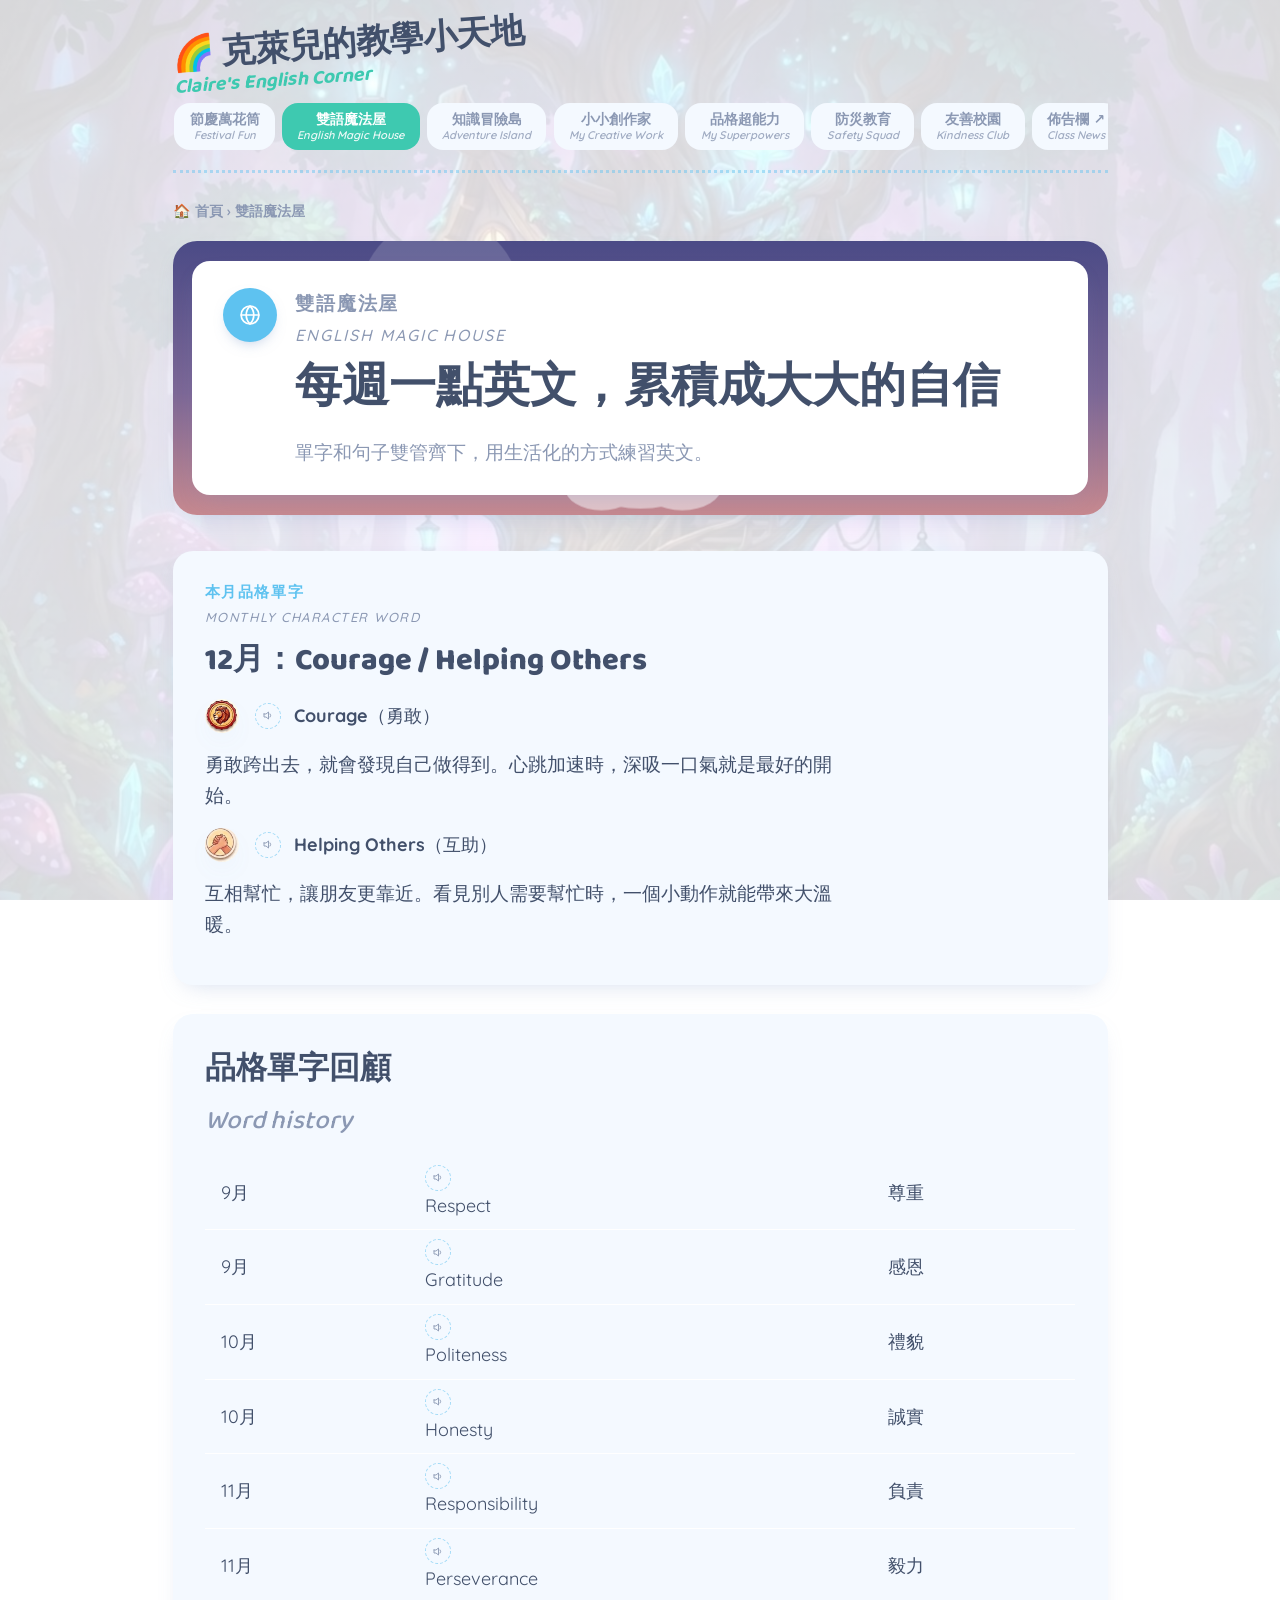
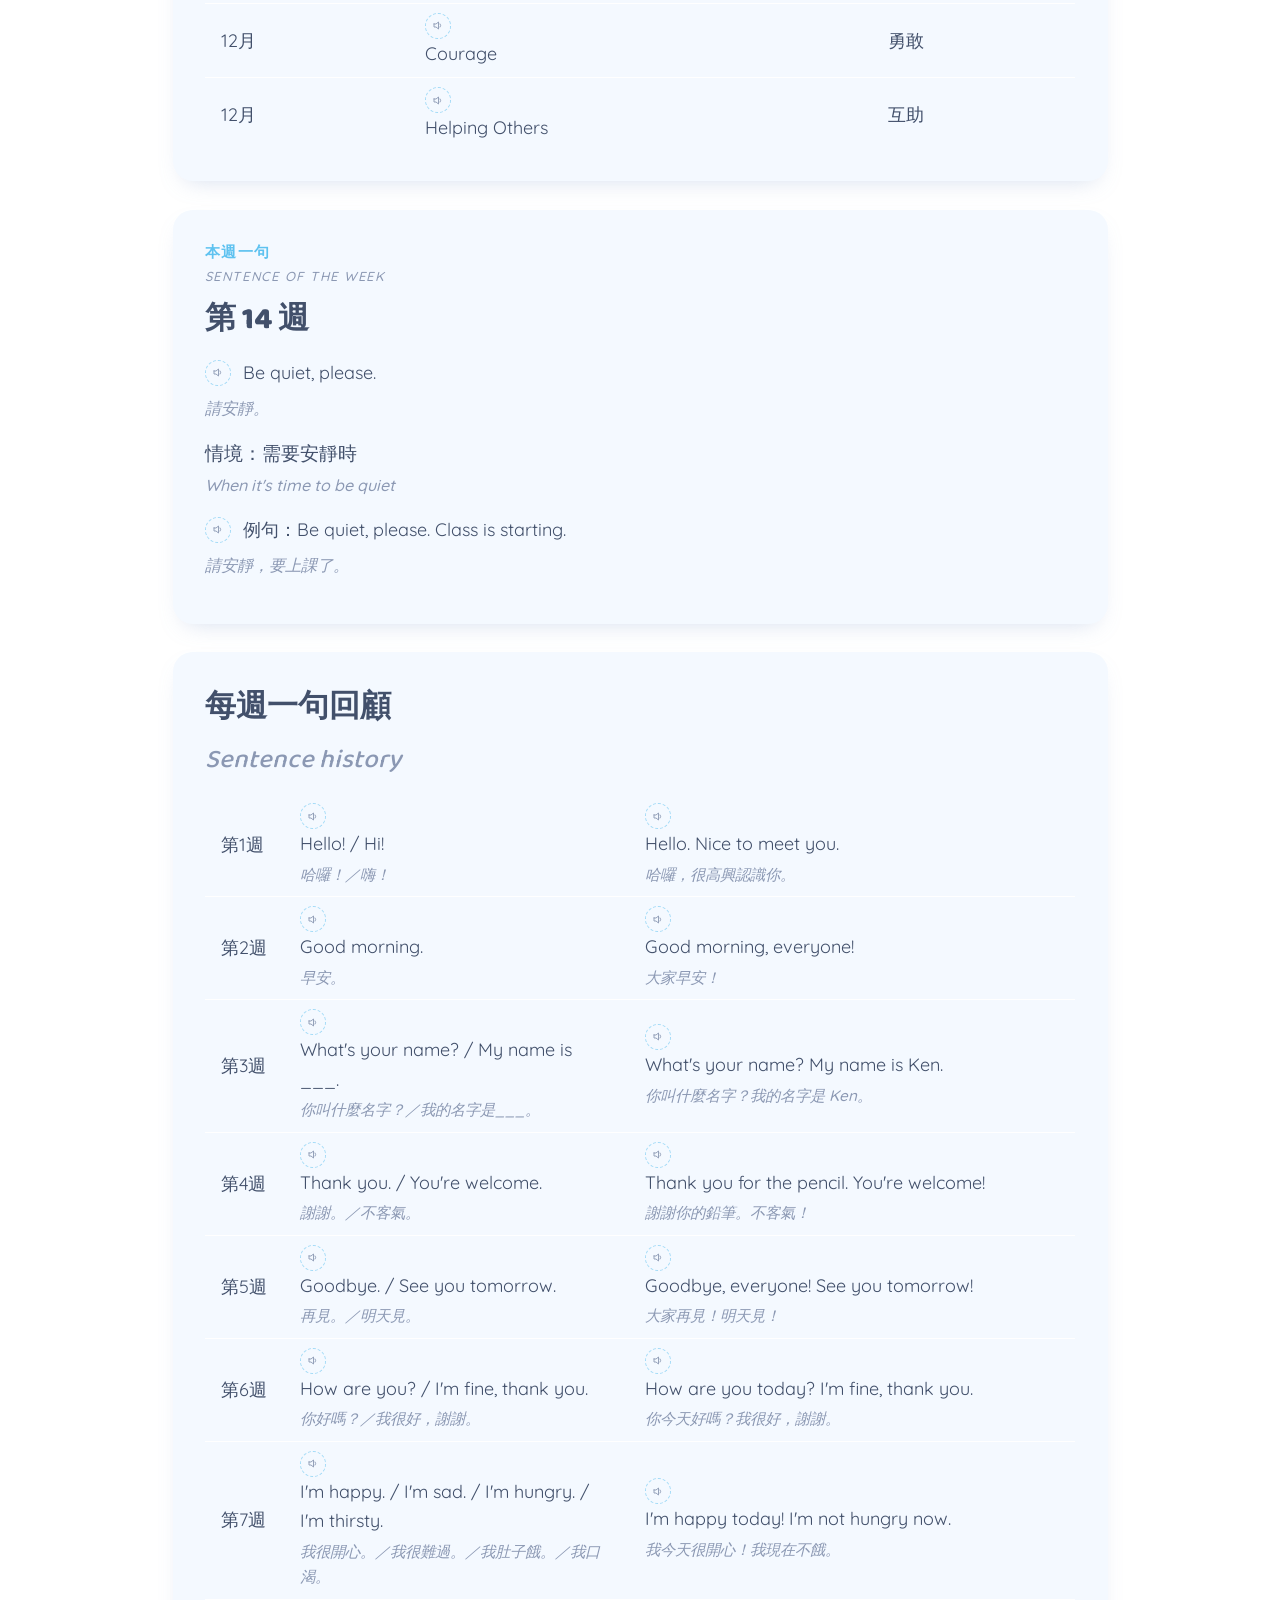
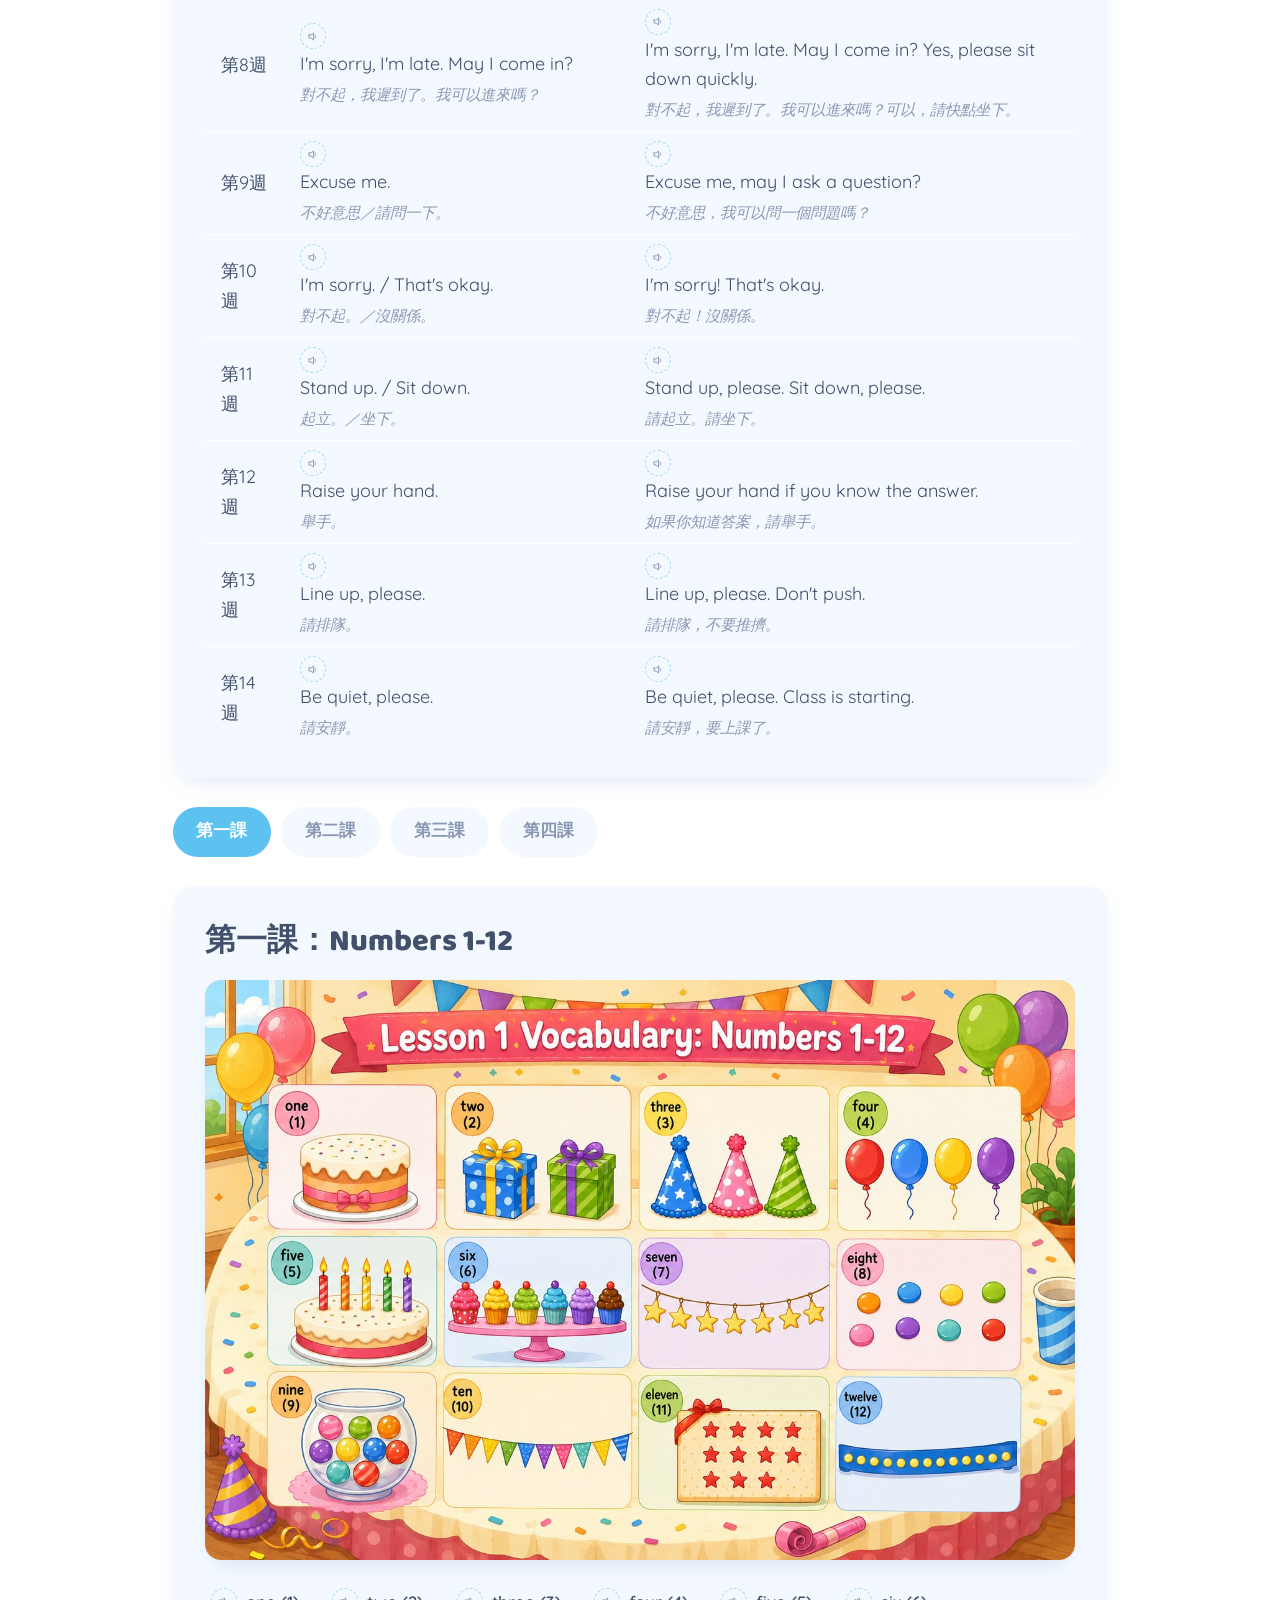
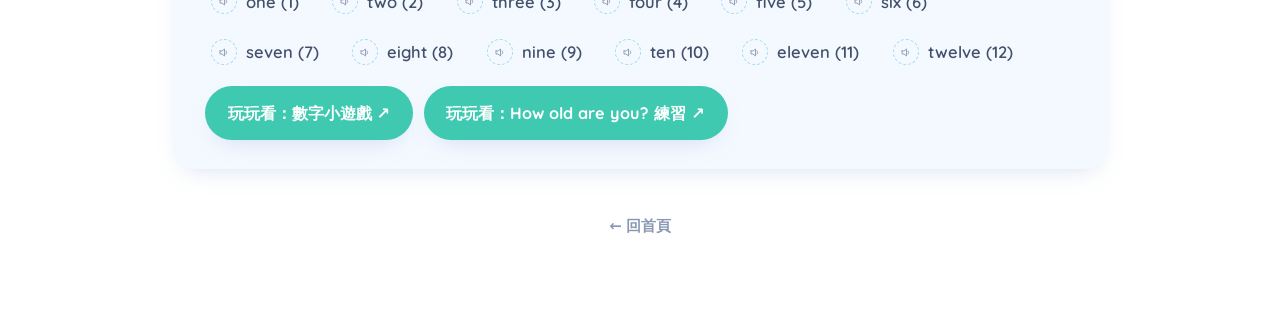
==== commit 799f10a3: "佈告欄改連到班級 Padlet 「佈告欄 / Class News」原本連到 coming-soon.html 佔位頁,改為外部連結 到 115-1 三戊 Padlet(target=_blank +" ====
--- a/pages/bilingual.html
+++ b/pages/bilingual.html
@@ -22,7 +22,7 @@
       <a href="character.html"><span class="nav-zh">品格超能力</span><span class="nav-en">My Superpowers</span></a>
       <a href="disaster-prep.html"><span class="nav-zh">防災教育</span><span class="nav-en">Safety Squad</span></a>
       <a href="friendly-campus.html"><span class="nav-zh">友善校園</span><span class="nav-en">Kindness Club</span></a>
-      <a href="coming-soon.html"><span class="nav-zh">佈告欄</span><span class="nav-en">Class News</span></a>
+      <a href="https://padlet.com/ClaireOli/115-1-v3k780pu6dnq87oe" target="_blank" rel="noopener" class="nav-external"><span class="nav-zh">佈告欄</span><span class="nav-en">Class News</span></a>
     </div>
   </nav>
 
@@ -312,6 +312,7 @@
   })();
   </script>
 
+  <script src="../assets/audio/manifest.js"></script>
   <script>
   (function(){
     function speak(word){
@@ -324,8 +325,9 @@
     }
     document.querySelectorAll('.audio-btn').forEach(function(btn){
       btn.addEventListener('click', function(){
-        var src = btn.getAttribute('data-audio');
         var word = btn.getAttribute('data-word');
+        var src = window.resolveAudioSrc ? window.resolveAudioSrc(word, '../assets/audio/') : null;
+        if (!src){ speak(word); return; }
         var audio = new Audio(src);
         audio.addEventListener('error', function(){ speak(word); });
         audio.play().catch(function(){ speak(word); });
--- a/styles.css
+++ b/styles.css
@@ -434,6 +434,12 @@
 .flipbook-btn:hover:not(:disabled){ transform:translateY(-2px); }
 .flipbook-btn:disabled{ opacity:.35; cursor:default; }
 .flipbook-counter{ font-weight:700; color:var(--ink-soft); min-width:4rem; text-align:center; }
+.flipbook-audio{
+  width:auto; height:44px; padding:0 1.15rem; border-radius:22px;
+  gap:.4rem; font-size:1rem; font-weight:700;
+  background:var(--pine); color:var(--pine-ink);
+}
+.flipbook-audio.is-playing{ background:var(--coral); color:var(--coral-ink); }
 
 /* ---------- lightbox (click-to-zoom for lesson/idiom images) ---------- */
 .lightbox-overlay{
